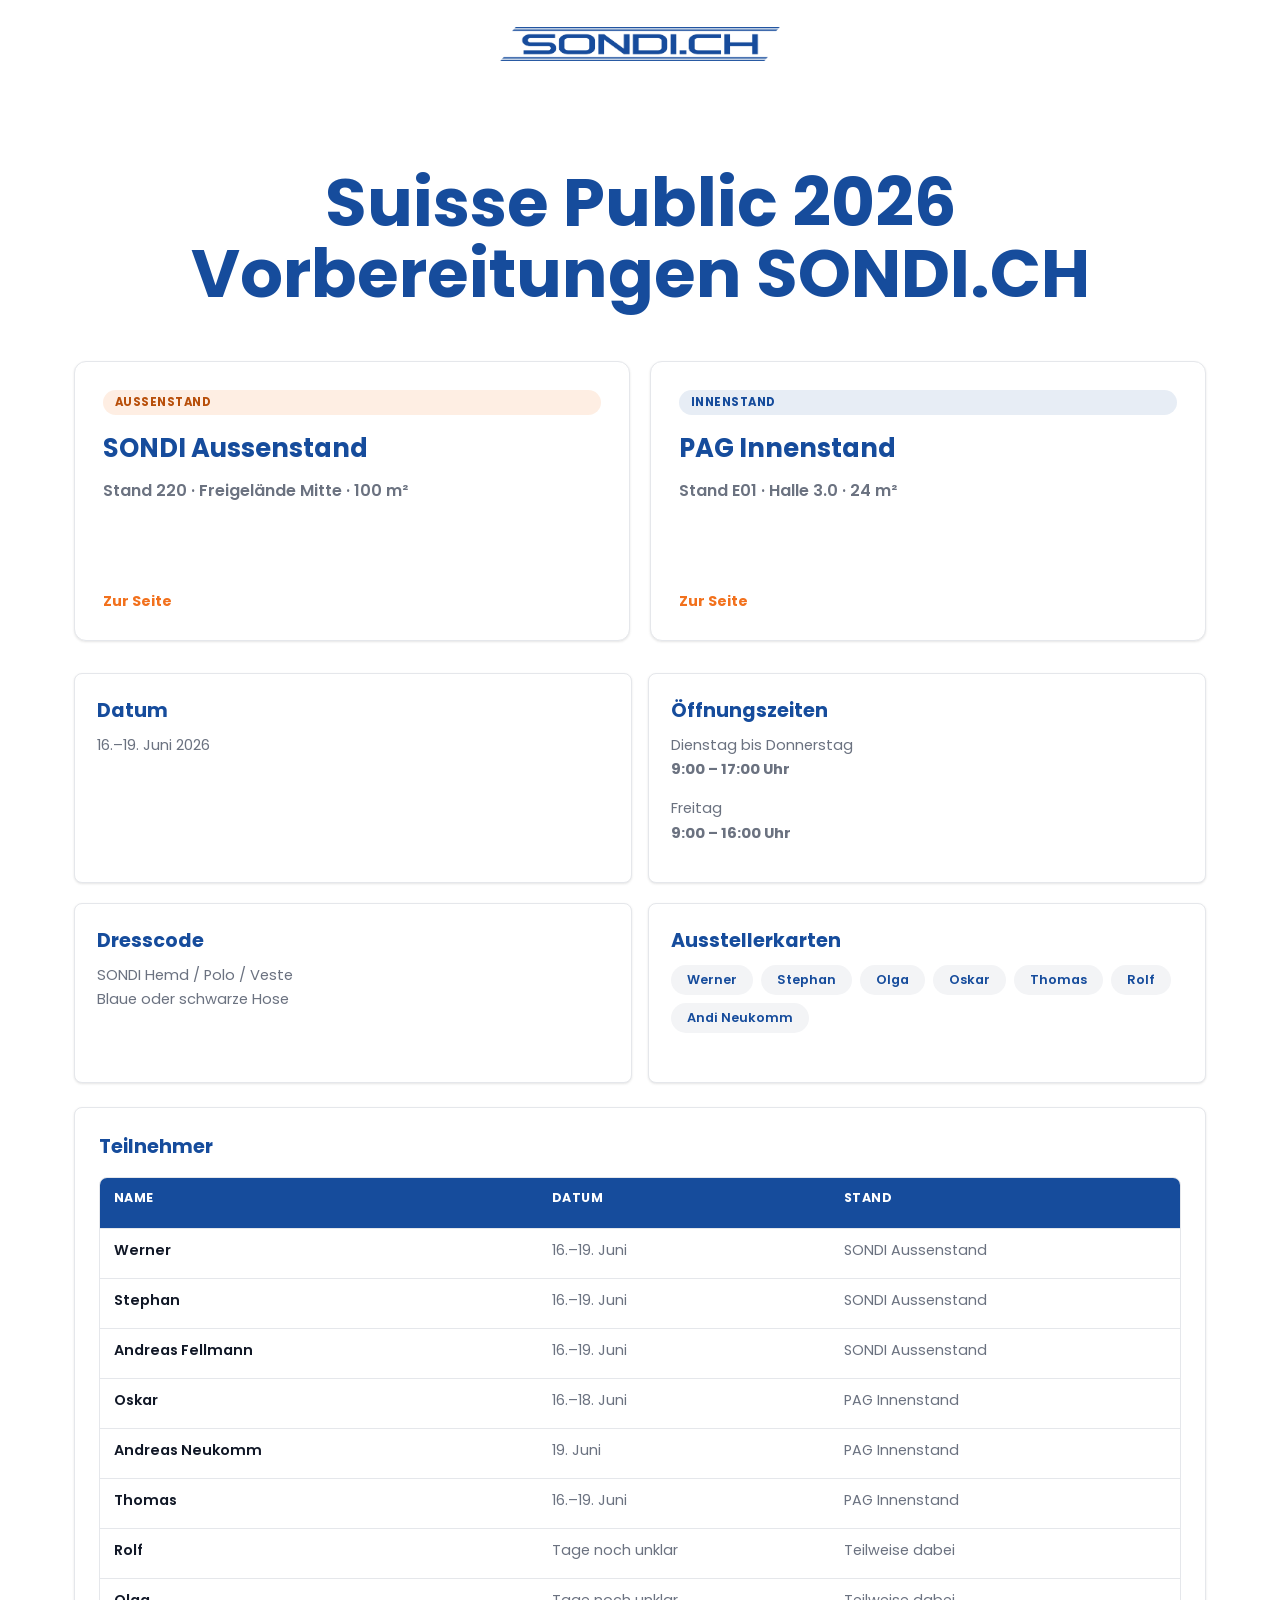
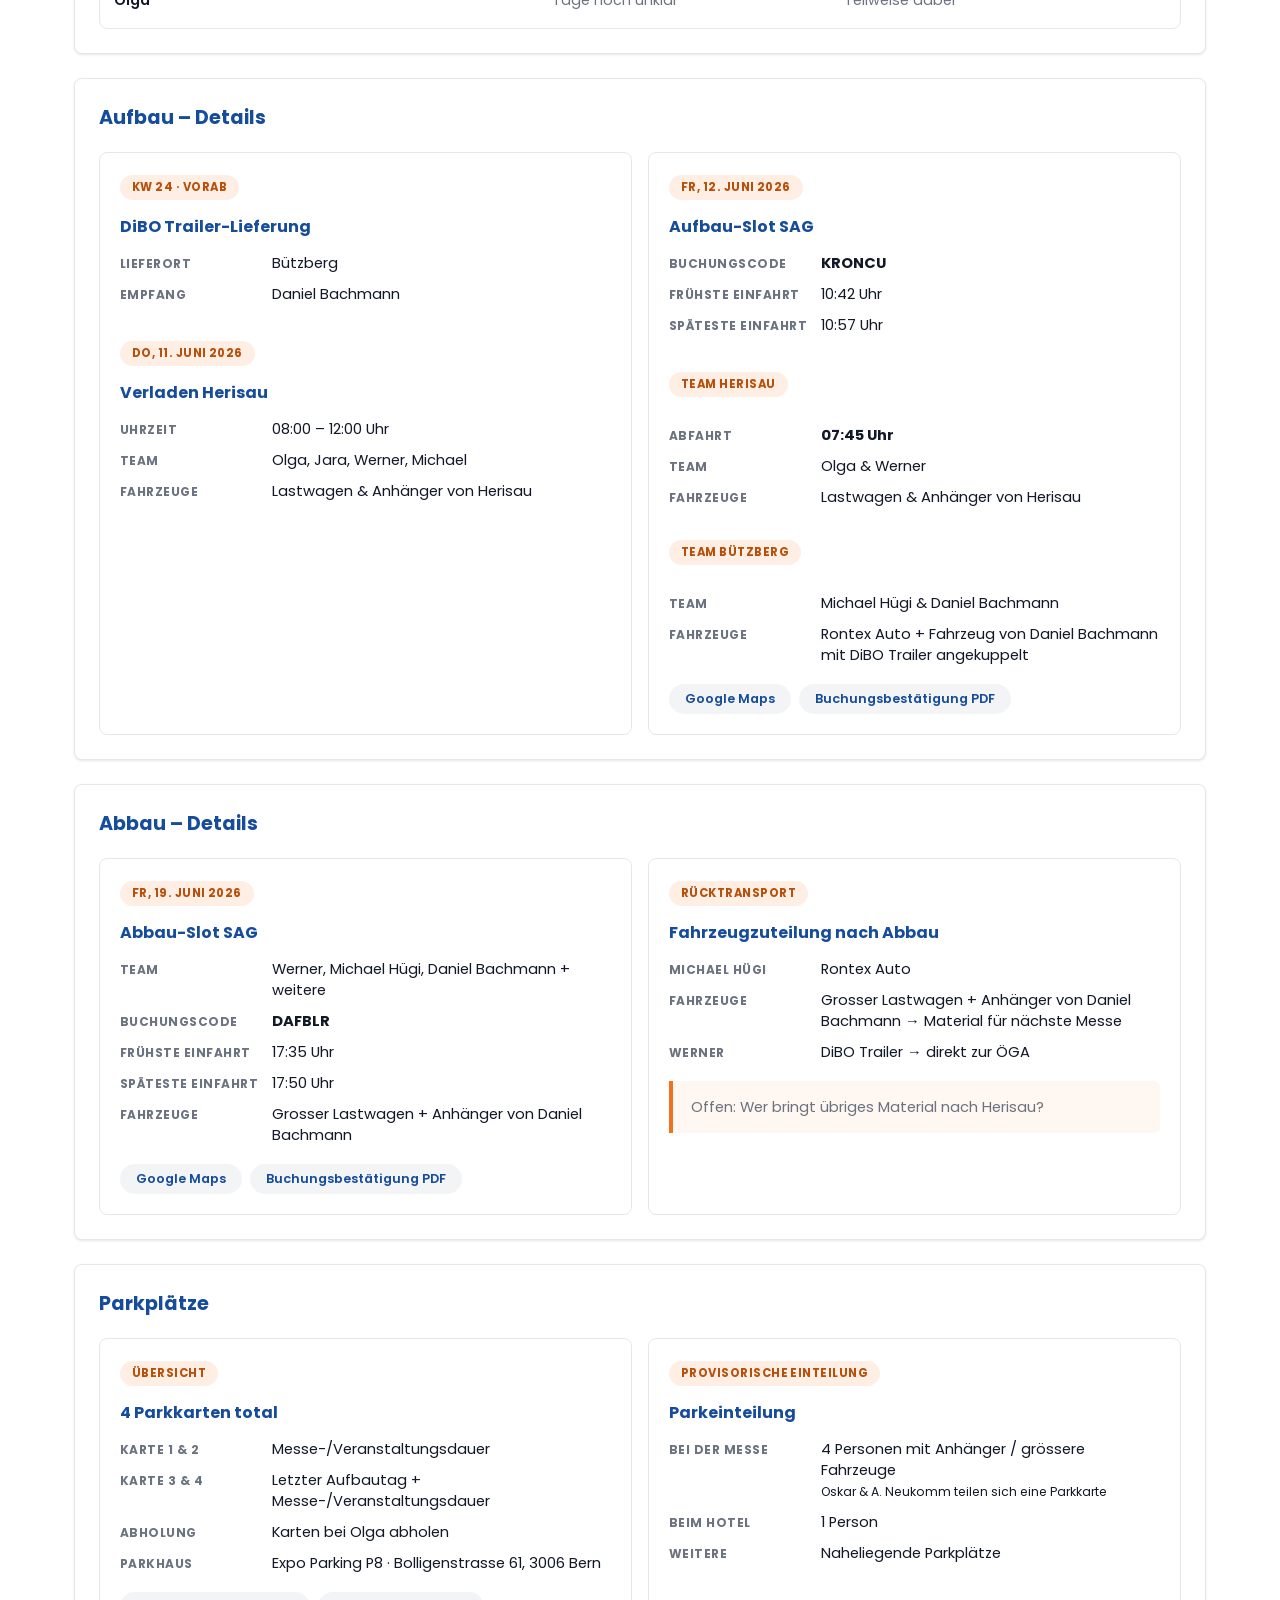
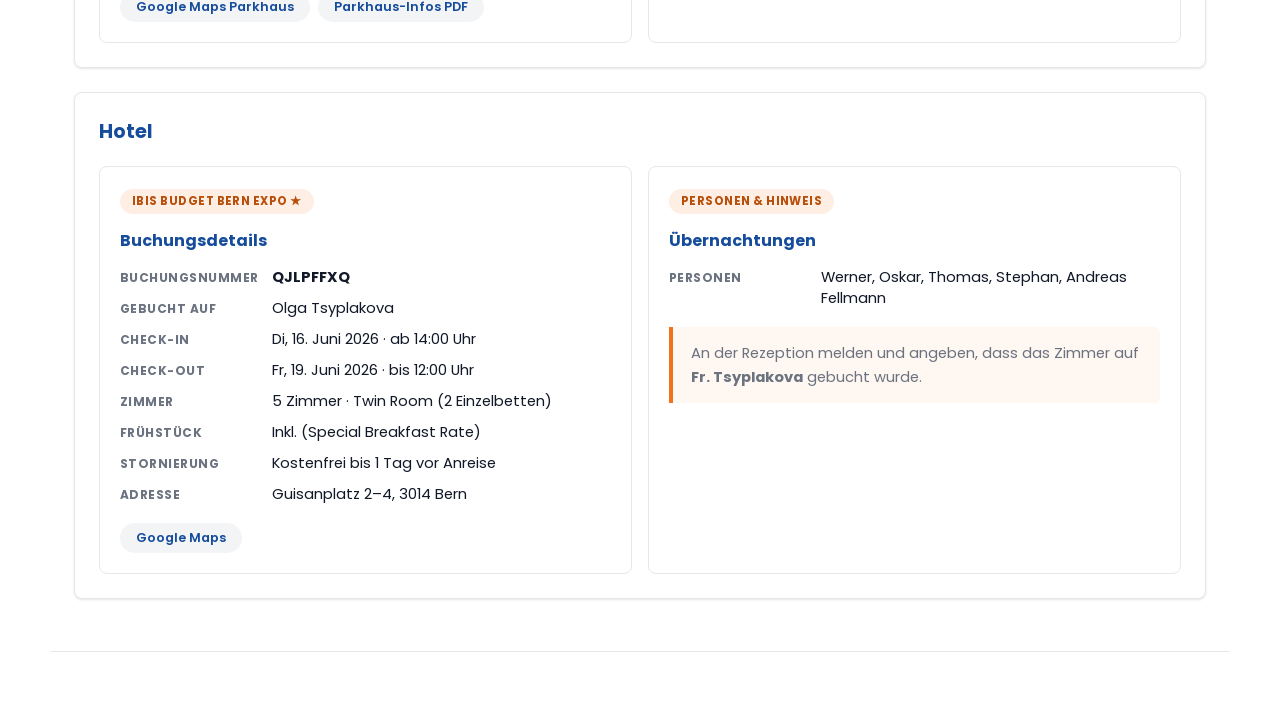
==== index.html @ 59995b6c "Add files via upload" ====
﻿<!doctype html>
<html lang="de">
  <head>
    <meta charset="utf-8">
    <meta name="viewport" content="width=device-width, initial-scale=1">
    <title>Suisse Public 2026 – Vorbereitungen SONDI.CH</title>
    <link rel="preconnect" href="https://fonts.googleapis.com">
    <link rel="preconnect" href="https://fonts.gstatic.com" crossorigin>
    <link href="https://fonts.googleapis.com/css2?family=Poppins:wght@400;500;600;700;800&display=swap" rel="stylesheet">
    <link rel="stylesheet" href="suisse-public-2026.css">
  </head>
  <body class="landing-page">
    <header class="topbar">
      <div class="topbar-inner">
        <a class="brand" href="suisse-public-2026.html" aria-label="SONDI.CH Startseite">
          <img src="Logo sondi.ch_RGB.jpg" alt="SONDI.CH Logo" onerror="this.parentElement.classList.add('logo-missing')">
          <span>SONDI.CH</span>
        </a>
      </div>
    </header>

    <main>
      <section class="landing-hero">
        <h1>Suisse Public 2026<br>Vorbereitungen SONDI.CH</h1>
      </section>

      <section class="stand-choice-grid" aria-label="Stand Auswahl">
        <a class="stand-choice" href="sondi-aussenstand.html">
          <span class="chip orange">Aussenstand</span>
          <h2>SONDI Aussenstand</h2>
          <p>Stand 220 · Freigelände Mitte · 100 m²</p>
          <strong>Zur Seite</strong>
        </a>

        <a class="stand-choice" href="pag-innenstand.html">
          <span class="chip blue">Innenstand</span>
          <h2>PAG Innenstand</h2>
          <p>Stand E01 · Halle 3.0 · 24 m²</p>
          <strong>Zur Seite</strong>
        </a>
      </section>

      <!-- ── Gemeinsame Infos ─────────────────────────── -->

      <section class="quick-grid two-col-grid" style="margin-top: 32px;" aria-label="Messe-Infos">
        <article>
          <h2>Datum</h2>
          <p>16.–19. Juni 2026</p>
        </article>
        <article>
          <h2>Öffnungszeiten</h2>
          <p>Dienstag bis Donnerstag<br><strong>9:00 – 17:00 Uhr</strong></p>
          <p>Freitag<br><strong>9:00 – 16:00 Uhr</strong></p>
        </article>
      </section>

      <section class="quick-grid two-col-grid" aria-label="Dresscode und Ausstellerkarten">
        <article>
          <h2>Dresscode</h2>
          <p>SONDI Hemd / Polo / Veste<br>Blaue oder schwarze Hose</p>
        </article>
        <article>
          <h2>Ausstellerkarten</h2>
          <div class="map-links" style="margin-top: 10px;">
            <a href="Eintrittskarte_Werner.pdf" target="_blank" rel="noreferrer">Werner</a>
            <a href="Eintrittskarte_Stephan.pdf" target="_blank" rel="noreferrer">Stephan</a>
            <a href="Eintrittskarte_Olga.pdf" target="_blank" rel="noreferrer">Olga</a>
            <a href="Eintrittskarte_Oskar.pdf" target="_blank" rel="noreferrer">Oskar</a>
            <a href="Eintrittskarte_Thomas.pdf" target="_blank" rel="noreferrer">Thomas</a>
            <a href="Eintrittskarte_Rolf.pdf" target="_blank" rel="noreferrer">Rolf</a>
            <a href="Eintrittskarte_Andi%20Neukomm.pdf" target="_blank" rel="noreferrer">Andi Neukomm</a>
          </div>
        </article>
      </section>

      <section class="table-section" id="teilnehmer">
        <div class="section-head compact">
          <h2>Teilnehmer</h2>
        </div>
        <div class="data-table teilnehmer-table" role="table" aria-label="Teilnehmer">
          <div class="table-head" role="row">
            <span role="columnheader">Name</span>
            <span role="columnheader">Datum</span>
            <span role="columnheader">Stand</span>
          </div>
          <div role="row"><span>Werner</span><span>16.–19. Juni</span><span>SONDI Aussenstand</span></div>
          <div role="row"><span>Stephan</span><span>16.–19. Juni</span><span>SONDI Aussenstand</span></div>
          <div role="row"><span>Andreas Fellmann</span><span>16.–19. Juni</span><span>SONDI Aussenstand</span></div>
          <div role="row"><span>Oskar</span><span>16.–18. Juni</span><span>PAG Innenstand</span></div>
          <div role="row"><span>Andreas Neukomm</span><span>19. Juni</span><span>PAG Innenstand</span></div>
          <div role="row"><span>Thomas</span><span>16.–19. Juni</span><span>PAG Innenstand</span></div>
          <div role="row"><span>Rolf</span><span>Tage noch unklar</span><span>Teilweise dabei</span></div>
          <div role="row"><span>Olga</span><span>Tage noch unklar</span><span>Teilweise dabei</span></div>
        </div>
      </section>

      <section class="info-band aufbau-detail" id="aufbau">
        <div class="section-head compact">
          <h2>Aufbau – Details</h2>
        </div>
        <div class="split-grid">
          <article>
            <span class="chip orange">KW 24 · Vorab</span>
            <h3>DiBO Trailer-Lieferung</h3>
            <div class="kv-list">
              <div class="kv-row">
                <span class="kv-key">Lieferort</span>
                <span>Bützberg</span>
              </div>
              <div class="kv-row">
                <span class="kv-key">Empfang</span>
                <span>Daniel Bachmann</span>
              </div>
            </div>
            <span class="chip orange" style="margin-top:18px;display:inline-block;">Do, 11. Juni 2026</span>
            <h3>Verladen Herisau</h3>
            <div class="kv-list">
              <div class="kv-row">
                <span class="kv-key">Uhrzeit</span>
                <span>08:00 – 12:00 Uhr</span>
              </div>
              <div class="kv-row">
                <span class="kv-key">Team</span>
                <span>Olga, Jara, Werner, Michael</span>
              </div>
              <div class="kv-row">
                <span class="kv-key">Fahrzeuge</span>
                <span>Lastwagen &amp; Anhänger von Herisau</span>
              </div>
            </div>
          </article>
          <article>
            <span class="chip orange">Fr, 12. Juni 2026</span>
            <h3>Aufbau-Slot SAG</h3>
            <div class="kv-list">
              <div class="kv-row">
                <span class="kv-key">Buchungscode</span>
                <strong>KRONCU</strong>
              </div>
              <div class="kv-row">
                <span class="kv-key">Frühste Einfahrt</span>
                <span>10:42 Uhr</span>
              </div>
              <div class="kv-row">
                <span class="kv-key">Späteste Einfahrt</span>
                <span>10:57 Uhr</span>
              </div>
            </div>
            <span class="chip orange" style="margin-top:18px;display:inline-block;">Team Herisau</span>
            <div class="kv-list">
              <div class="kv-row">
                <span class="kv-key">Abfahrt</span>
                <strong>07:45 Uhr</strong>
              </div>
              <div class="kv-row">
                <span class="kv-key">Team</span>
                <span>Olga &amp; Werner</span>
              </div>
              <div class="kv-row">
                <span class="kv-key">Fahrzeuge</span>
                <span>Lastwagen &amp; Anhänger von Herisau</span>
              </div>
            </div>
            <span class="chip orange" style="margin-top:14px;display:inline-block;">Team Bützberg</span>
            <div class="kv-list">
              <div class="kv-row">
                <span class="kv-key">Team</span>
                <span>Michael Hügi &amp; Daniel Bachmann</span>
              </div>
              <div class="kv-row">
                <span class="kv-key">Fahrzeuge</span>
                <span>Rontex Auto + Fahrzeug von Daniel Bachmann mit DiBO Trailer angekuppelt</span>
              </div>
            </div>
            <div class="map-links">
              <a href="https://www.google.com/maps/place/46.95944100,7.46877100" target="_blank" rel="noreferrer">Google Maps</a>
              <a href="Buchungsbest%C3%A4tigung_Suisse%20Public%202026KRONCU.pdf" target="_blank" rel="noreferrer">Buchungsbestätigung PDF</a>
            </div>
          </article>
        </div>
      </section>

      <section class="info-band" id="abbau">
        <div class="section-head compact">
          <h2>Abbau – Details</h2>
        </div>
        <div class="split-grid">
          <article>
            <span class="chip orange">Fr, 19. Juni 2026</span>
            <h3>Abbau-Slot SAG</h3>
            <div class="kv-list">
              <div class="kv-row">
                <span class="kv-key">Team</span>
                <span>Werner, Michael Hügi, Daniel Bachmann + weitere</span>
              </div>
              <div class="kv-row">
                <span class="kv-key">Buchungscode</span>
                <strong>DAFBLR</strong>
              </div>
              <div class="kv-row">
                <span class="kv-key">Frühste Einfahrt</span>
                <span>17:35 Uhr</span>
              </div>
              <div class="kv-row">
                <span class="kv-key">Späteste Einfahrt</span>
                <span>17:50 Uhr</span>
              </div>
              <div class="kv-row">
                <span class="kv-key">Fahrzeuge</span>
                <span>Grosser Lastwagen + Anhänger von Daniel Bachmann</span>
              </div>
            </div>
            <div class="map-links">
              <a href="https://www.google.com/maps/place/46.95944100,7.46877100" target="_blank" rel="noreferrer">Google Maps</a>
              <a href="Buchungsbest%C3%A4tigung_Suisse%20Public%202026DAFBLR.pdf" target="_blank" rel="noreferrer">Buchungsbestätigung PDF</a>
            </div>
          </article>
          <article>
            <span class="chip orange">Rücktransport</span>
            <h3>Fahrzeugzuteilung nach Abbau</h3>
            <div class="kv-list">
              <div class="kv-row">
                <span class="kv-key">Michael Hügi</span>
                <span>Rontex Auto</span>
              </div>
              <div class="kv-row">
                <span class="kv-key">Fahrzeuge</span>
                <span>Grosser Lastwagen + Anhänger von Daniel Bachmann → Material für nächste Messe</span>
              </div>
              <div class="kv-row">
                <span class="kv-key">Werner</span>
                <span>DiBO Trailer → direkt zur ÖGA</span>
              </div>
            </div>
            <div class="notice" style="margin-top:14px;">
              Offen: Wer bringt übriges Material nach Herisau?
            </div>
          </article>
        </div>
      </section>

      <section class="info-band" id="parkplaetze">
        <div class="section-head compact">
          <h2>Parkplätze</h2>
        </div>
        <div class="split-grid">
          <article>
            <span class="chip orange">Übersicht</span>
            <h3>4 Parkkarten total</h3>
            <div class="kv-list">
              <div class="kv-row">
                <span class="kv-key">Karte 1 &amp; 2</span>
                <span>Messe-/Veranstaltungsdauer</span>
              </div>
              <div class="kv-row">
                <span class="kv-key">Karte 3 &amp; 4</span>
                <span>Letzter Aufbautag + Messe-/Veranstaltungsdauer</span>
              </div>
              <div class="kv-row">
                <span class="kv-key">Abholung</span>
                <span>Karten bei Olga abholen</span>
              </div>
              <div class="kv-row">
                <span class="kv-key">Parkhaus</span>
                <span>Expo Parking P8 · Bolligenstrasse 61, 3006 Bern</span>
              </div>
            </div>
            <div class="map-links">
              <a href="https://www.google.com/maps/place/46.95705,7.46797" target="_blank" rel="noreferrer">Google Maps Parkhaus</a>
              <a href="doc08592920260603114715.pdf" target="_blank" rel="noreferrer">Parkhaus-Infos PDF</a>
            </div>
          </article>
          <article>
            <span class="chip orange">Provisorische Einteilung</span>
            <h3>Parkeinteilung</h3>
            <div class="kv-list">
              <div class="kv-row">
                <span class="kv-key">Bei der Messe</span>
                <span>4 Personen mit Anhänger / grössere Fahrzeuge<br><small>Oskar &amp; A. Neukomm teilen sich eine Parkkarte</small></span>
              </div>
              <div class="kv-row">
                <span class="kv-key">Beim Hotel</span>
                <span>1 Person</span>
              </div>
              <div class="kv-row">
                <span class="kv-key">Weitere</span>
                <span>Naheliegende Parkplätze</span>
              </div>
            </div>
          </article>
        </div>
      </section>

      <section class="info-band" id="hotel">
        <div class="section-head compact">
          <h2>Hotel</h2>
        </div>
        <div class="split-grid">
          <article>
            <span class="chip orange">ibis budget Bern Expo ★</span>
            <h3>Buchungsdetails</h3>
            <div class="kv-list">
              <div class="kv-row">
                <span class="kv-key">Buchungsnummer</span>
                <strong>QJLPFFXQ</strong>
              </div>
              <div class="kv-row">
                <span class="kv-key">Gebucht auf</span>
                <span>Olga Tsyplakova</span>
              </div>
              <div class="kv-row">
                <span class="kv-key">Check-in</span>
                <span>Di, 16. Juni 2026 · ab 14:00 Uhr</span>
              </div>
              <div class="kv-row">
                <span class="kv-key">Check-out</span>
                <span>Fr, 19. Juni 2026 · bis 12:00 Uhr</span>
              </div>
              <div class="kv-row">
                <span class="kv-key">Zimmer</span>
                <span>5 Zimmer · Twin Room (2 Einzelbetten)</span>
              </div>
              <div class="kv-row">
                <span class="kv-key">Frühstück</span>
                <span>Inkl. (Special Breakfast Rate)</span>
              </div>
              <div class="kv-row">
                <span class="kv-key">Stornierung</span>
                <span>Kostenfrei bis 1 Tag vor Anreise</span>
              </div>
              <div class="kv-row">
                <span class="kv-key">Adresse</span>
                <span>Guisanplatz 2–4, 3014 Bern</span>
              </div>
            </div>
            <div class="map-links">
              <a href="https://www.google.com/maps/search/Guisanplatz+2+3014+Bern" target="_blank" rel="noreferrer">Google Maps</a>
            </div>
          </article>
          <article>
            <span class="chip orange">Personen &amp; Hinweis</span>
            <h3>Übernachtungen</h3>
            <div class="kv-list">
              <div class="kv-row">
                <span class="kv-key">Personen</span>
                <span>Werner, Oskar, Thomas, Stephan, Andreas Fellmann</span>
              </div>
            </div>
            <div class="notice" style="margin-top: 16px;">
              An der Rezeption melden und angeben, dass das Zimmer auf <strong>Fr. Tsyplakova</strong> gebucht wurde.
            </div>
          </article>
        </div>
      </section>

    </main>

    <footer></footer>

    <script src="suisse-public-2026.js"></script>
  </body>
</html>
---- suisse-public-2026.css ----
:root {
  --orange: #f2711d;
  --blue: #164c9c;
  --blue-light: rgba(22, 76, 156, 0.08);
  --gray: #6b7280;
  --light: #f8fafc;
  --ink: #111827;
  --white: #ffffff;
  --line: #e5e7eb;
  --surface: #f3f4f6;
  --shadow-sm: 0 1px 3px rgba(0, 0, 0, 0.07), 0 1px 2px rgba(0, 0, 0, 0.04);
  --shadow: 0 4px 20px rgba(0, 0, 0, 0.07);
  --radius: 8px;
  --radius-sm: 6px;
  --radius-lg: 12px;
  --radius-pill: 999px;
  --transition: 150ms ease;
}

* {
  box-sizing: border-box;
}

html {
  scroll-behavior: smooth;
}

body {
  margin: 0;
  font-family: "Poppins", Arial, sans-serif;
  color: var(--ink);
  background: var(--light);
  -webkit-font-smoothing: antialiased;
}

a {
  color: var(--blue);
  font-weight: 600;
  text-decoration: none;
  transition: color var(--transition);
}

a:hover {
  color: var(--orange);
}

/* ── Topbar ─────────────────────────────────────────── */

.topbar {
  background: var(--white);
  border-bottom: 1px solid var(--line);
  position: sticky;
  top: 0;
  z-index: 10;
  box-shadow: var(--shadow-sm);
}

.topbar-inner {
  align-items: center;
  display: flex;
  gap: 24px;
  justify-content: space-between;
  margin: 0 auto;
  max-width: 1180px;
  min-height: 72px;
  padding: 14px 24px;
}

.brand {
  align-items: center;
  color: var(--blue);
  display: flex;
  min-width: 160px;
  text-decoration: none;
}

.brand img {
  display: block;
  max-height: 48px;
  max-width: 280px;
  object-fit: contain;
  width: min(280px, 40vw);
}

.brand span {
  color: var(--blue);
  display: none;
  font-size: 1.75rem;
  font-weight: 800;
}

.brand.logo-missing img {
  display: none;
}

.brand.logo-missing span {
  display: inline-block;
}

nav {
  display: flex;
  flex-wrap: wrap;
  gap: 4px;
  justify-content: flex-end;
}

nav a {
  border-radius: var(--radius-sm);
  color: var(--gray);
  font-size: 0.875rem;
  font-weight: 600;
  padding: 8px 14px;
  transition: background var(--transition), color var(--transition);
}

nav a:hover {
  background: var(--surface);
  color: var(--ink);
}

/* ── Landing Page ────────────────────────────────────── */

.landing-page {
  background: var(--white);
}

.landing-page .topbar {
  background: var(--white);
  border-bottom: none;
  box-shadow: none;
}

.landing-page .topbar-inner {
  justify-content: center;
  min-height: 88px;
}

.landing-page .brand img {
  max-height: 60px;
  width: min(320px, 55vw);
}

.landing-page main {
  min-height: calc(100vh - 160px);
}

.landing-hero {
  padding: 52px 0 20px;
  text-align: center;
}

.landing-hero h1 {
  margin-bottom: 12px;
}

.landing-hero .lead {
  margin: 0 auto;
}

.stand-choice-grid {
  display: grid;
  gap: 20px;
  grid-template-columns: repeat(2, minmax(0, 1fr));
  margin-top: 20px;
}

.stand-choice {
  background: var(--white);
  border: 1px solid var(--line);
  border-radius: var(--radius-lg);
  box-shadow: var(--shadow-sm);
  color: var(--ink);
  display: flex;
  flex-direction: column;
  min-height: 280px;
  padding: 28px;
  text-decoration: none;
  transition: box-shadow var(--transition), transform var(--transition), border-color var(--transition);
}

.stand-choice:hover {
  border-color: var(--orange);
  box-shadow: var(--shadow);
  color: var(--ink);
  transform: translateY(-2px);
}

.stand-choice h2 {
  color: var(--blue);
  font-size: 1.6rem;
  margin-bottom: 10px;
}

.stand-choice p {
  color: var(--gray);
  line-height: 1.65;
}

.stand-choice strong {
  color: var(--orange);
  margin-top: auto;
  font-size: 0.9rem;
}


/* ── Main Layout ─────────────────────────────────────── */

main {
  margin: 0 auto;
  max-width: 1180px;
  padding: 28px 24px 52px;
}

.page-title {
  align-items: end;
  display: grid;
  gap: 18px;
  grid-template-columns: minmax(0, 1fr) 300px;
  margin-bottom: 22px;
}

.page-title h1 {
  margin-bottom: 0;
}

/* ── Progress Card ───────────────────────────────────── */

.progress-card {
  background: var(--blue);
  border-radius: var(--radius);
  color: var(--white);
  padding: 20px;
}

.progress-card > span {
  color: rgba(255, 255, 255, 0.7);
  display: block;
  font-size: 0.75rem;
  font-weight: 700;
  margin-bottom: 4px;
  text-transform: uppercase;
  letter-spacing: 0.05em;
}

.progress-card strong {
  display: block;
  font-size: 1.25rem;
  margin-bottom: 10px;
}

/* ── Hero ────────────────────────────────────────────── */

.hero {
  align-items: stretch;
  background: var(--white);
  border: 1px solid var(--line);
  border-radius: var(--radius-lg);
  box-shadow: var(--shadow);
  display: grid;
  gap: 0;
  grid-template-columns: minmax(0, 1fr) 340px;
  min-height: 300px;
  overflow: hidden;
}

.hero-copy {
  padding: 40px 44px 36px;
}

.eyebrow {
  color: var(--orange);
  font-size: 0.75rem;
  font-weight: 700;
  letter-spacing: 0.06em;
  margin: 0 0 8px;
  text-transform: uppercase;
}

h1,
h2,
h3,
p {
  margin-top: 0;
}

h1 {
  color: var(--blue);
  font-size: clamp(2rem, 5.5vw, 4.2rem);
  line-height: 1.05;
  margin-bottom: 16px;
}

.lead {
  color: var(--gray);
  font-size: 1.05rem;
  line-height: 1.7;
  max-width: 580px;
}

.hero-actions {
  display: flex;
  flex-wrap: wrap;
  gap: 10px;
  margin-top: 24px;
}

/* ── Buttons ─────────────────────────────────────────── */

.primary-action,
.secondary-action,
button,
.fact-link a {
  align-items: center;
  background: var(--blue);
  border: none;
  border-radius: var(--radius-sm);
  color: var(--white);
  cursor: pointer;
  display: inline-flex;
  font: inherit;
  font-size: 0.875rem;
  font-weight: 600;
  justify-content: center;
  min-height: 40px;
  padding: 9px 18px;
  transition: background var(--transition), transform var(--transition), box-shadow var(--transition);
}

.primary-action:hover,
.secondary-action:hover,
button:hover,
.fact-link a:hover {
  background: var(--orange);
  color: var(--white);
  box-shadow: 0 4px 12px rgba(242, 113, 29, 0.3);
}

.secondary-action {
  background: var(--surface);
  color: var(--ink);
}

.secondary-action:hover {
  background: var(--orange);
  color: var(--white);
}

/* ── Status Panel ────────────────────────────────────── */

.status-panel {
  background: var(--blue);
  border-radius: 0 var(--radius-lg) var(--radius-lg) 0;
  color: var(--white);
  display: flex;
  flex-direction: column;
  gap: 20px;
  justify-content: center;
  padding: 32px;
}

.label {
  color: rgba(255, 255, 255, 0.65);
  display: block;
  font-size: 0.72rem;
  font-weight: 700;
  letter-radius: 0.05em;
  margin-bottom: 4px;
  text-transform: uppercase;
}

.status-panel strong {
  display: block;
  font-size: 1.1rem;
  line-height: 1.3;
}

.progress-track {
  background: rgba(255, 255, 255, 0.2);
  border-radius: var(--radius-pill);
  height: 6px;
  overflow: hidden;
}

.progress-track span {
  background: var(--orange);
  border-radius: var(--radius-pill);
  display: block;
  height: 100%;
  transition: width 0.6s ease;
  width: 0;
}

/* ── Grids ───────────────────────────────────────────── */

.quick-grid,
.facts-grid,
.pdf-grid,
.checklist-grid,
.timeline-grid,
.machine-grid,
.risk-grid {
  display: grid;
  gap: 16px;
  margin-top: 20px;
}

.quick-grid {
  grid-template-columns: repeat(4, minmax(0, 1fr));
}

.two-col-grid {
  grid-template-columns: repeat(2, minmax(0, 1fr));
}

.facts-grid {
  display: grid;
  gap: 12px;
  grid-template-columns: repeat(6, minmax(0, 1fr));
  margin-top: 0;
}

/* ── Cards ───────────────────────────────────────────── */

.quick-grid article,
.facts-grid article,
.pdf-grid article,
.checklist-card,
.notes-section,
.team-layout,
.info-band,
.machine-section,
.open-points,
.table-section,
.timeline-grid article,
.risk {
  background: var(--white);
  border: 1px solid var(--line);
  border-radius: var(--radius);
  box-shadow: var(--shadow-sm);
}

.quick-grid article,
.pdf-grid article {
  min-height: 180px;
  padding: 22px;
  transition: box-shadow var(--transition), transform var(--transition);
}

.quick-grid article:hover {
  box-shadow: var(--shadow);
  transform: translateY(-1px);
}

.facts-grid article {
  min-height: 130px;
  padding: 20px;
}

.facts-grid h2 {
  color: var(--blue);
  font-size: 0.95rem;
  margin-bottom: 8px;
}

.facts-grid p {
  color: var(--gray);
  font-size: 0.9rem;
  line-height: 1.55;
  margin-bottom: 0;
}

.fact-link a {
  display: inline-flex;
  align-items: center;
  font-weight: 600;
  min-height: 36px;
  padding: 7px 14px;
  font-size: 0.85rem;
}

/* ── PDF Grid ────────────────────────────────────────── */

.pdf-grid {
  grid-template-columns: repeat(2, minmax(0, 1fr));
}

.pdf-grid article {
  align-items: flex-start;
  display: flex;
  flex-direction: column;
  justify-content: space-between;
}

/* ── Chips / Badges ──────────────────────────────────── */

.chip {
  border-radius: var(--radius-pill);
  display: inline-block;
  font-size: 0.72rem;
  font-weight: 700;
  letter-spacing: 0.04em;
  margin-bottom: 14px;
  padding: 4px 12px;
  text-transform: uppercase;
}

.chip.blue {
  background: rgba(22, 76, 156, 0.1);
  color: var(--blue);
}

.chip.orange {
  background: rgba(242, 113, 29, 0.12);
  color: #b84f0a;
}

.chip.gray {
  background: var(--surface);
  color: var(--gray);
}

/* ── Headings in cards ───────────────────────────────── */

.quick-grid h2,
.section-head h2 {
  color: var(--blue);
  font-size: 1.2rem;
  margin-bottom: 8px;
}

.quick-grid p,
.pdf-grid p,
.split-grid p,
.team-grid p,
.machine-grid p,
.notice,
.risk p {
  color: var(--gray);
  font-size: 0.92rem;
  line-height: 1.65;
}

/* ── Section Head ────────────────────────────────────── */

.section-head {
  margin: 44px 0 16px;
}

.section-head.compact {
  margin: 0 0 16px;
}

/* ── Checklist ───────────────────────────────────────── */

.checklist-grid {
  grid-template-columns: repeat(2, minmax(0, 1fr));
}

.checklist-card {
  padding: 22px;
}

.card-title {
  align-items: center;
  border-bottom: 1px solid var(--line);
  display: flex;
  gap: 12px;
  justify-content: space-between;
  margin-bottom: 12px;
  padding-bottom: 12px;
}

.card-title h3 {
  color: var(--blue);
  font-size: 1.05rem;
  margin-bottom: 0;
}

.count {
  color: var(--orange);
  font-weight: 700;
  font-size: 0.875rem;
}

label {
  align-items: flex-start;
  color: var(--gray);
  display: flex;
  gap: 10px;
  line-height: 1.45;
  margin: 11px 0;
}

input[type="checkbox"] {
  accent-color: var(--orange);
  border-radius: 4px;
  flex: 0 0 auto;
  height: 18px;
  margin-top: 2px;
  width: 18px;
}

label:has(input:checked) {
  color: var(--ink);
  font-weight: 500;
}

/* ── Info Band / Sections ────────────────────────────── */

.info-band,
.machine-section,
.open-points,
.table-section {
  margin-top: 24px;
  padding: 24px;
}

/* ── Pill List ───────────────────────────────────────── */

.pill-list {
  display: flex;
  flex-wrap: wrap;
  gap: 8px;
}

.pill-list span,
.machine-brand,
.risk span {
  background: var(--blue-light);
  border-radius: var(--radius-pill);
  color: var(--blue);
  display: inline-block;
  font-size: 0.75rem;
  font-weight: 700;
  letter-spacing: 0.03em;
  padding: 4px 12px;
  text-transform: uppercase;
}

/* ── Split / Team Grids ──────────────────────────────── */

.split-grid,
.team-grid {
  display: grid;
  gap: 16px;
  grid-template-columns: repeat(2, minmax(0, 1fr));
  margin-top: 20px;
}

.three-columns {
  grid-template-columns: repeat(3, minmax(0, 1fr));
}

.split-grid article,
.team-grid article {
  border: 1px solid var(--line);
  border-radius: var(--radius);
  padding: 20px;
}

.split-grid h3,
.team-grid h3,
.timeline-grid h2,
.machine-grid h3,
.risk h3 {
  color: var(--blue);
  font-size: 1rem;
  margin-bottom: 8px;
}

ul {
  color: var(--gray);
  line-height: 1.6;
  margin: 0;
  padding-left: 18px;
}

li + li {
  margin-top: 6px;
}

.name-list {
  color: var(--ink);
  font-weight: 600;
}

/* ── Timeline ────────────────────────────────────────── */

.timeline-grid {
  grid-template-columns: repeat(3, minmax(0, 1fr));
}

.timeline-grid article,
.risk {
  padding: 22px;
}

/* ── Machine Grid ────────────────────────────────────── */

.machine-grid {
  grid-template-columns: repeat(4, minmax(0, 1fr));
}

.machine-grid article {
  border: 1px solid var(--line);
  border-radius: var(--radius);
  min-height: 160px;
  padding: 18px;
}

.machine-brand {
  background: rgba(242, 113, 29, 0.1);
  border-radius: var(--radius-pill);
  color: #b84f0a;
  margin-bottom: 12px;
}

/* ── Notice ──────────────────────────────────────────── */

.notice {
  background: rgba(242, 113, 29, 0.06);
  border-left: 4px solid var(--orange);
  border-radius: 0 var(--radius-sm) var(--radius-sm) 0;
  margin-top: 16px;
  padding: 14px 18px;
}

/* ── Risk Grid ───────────────────────────────────────── */

.risk-grid {
  grid-template-columns: repeat(3, minmax(0, 1fr));
}

.risk.high {
  border-top: 4px solid var(--orange);
}

.risk.medium {
  border-top: 4px solid var(--blue);
}

.risk.low {
  border-top: 4px solid var(--gray);
}

/* ── Key-Value List (Aufbau Detail) ──────────────────── */

.kv-list {
  display: flex;
  flex-direction: column;
  gap: 10px;
  margin: 14px 0 18px;
}

.kv-row {
  align-items: baseline;
  display: flex;
  gap: 12px;
  font-size: 0.92rem;
}

.kv-key {
  color: var(--gray);
  font-size: 0.75rem;
  font-weight: 700;
  letter-spacing: 0.04em;
  min-width: 140px;
  text-transform: uppercase;
}

.map-links {
  display: flex;
  flex-wrap: wrap;
  gap: 8px;
  margin-top: 18px;
}

.map-links a {
  background: var(--surface);
  border-radius: var(--radius-pill);
  color: var(--blue);
  font-size: 0.8rem;
  font-weight: 600;
  padding: 6px 16px;
  transition: background var(--transition), color var(--transition);
}

.map-links a:hover {
  background: var(--blue);
  color: var(--white);
}

/* ── Team / Notes ────────────────────────────────────── */

.team-layout,
.notes-section {
  margin-top: 24px;
  padding: 24px;
}

/* ── Tables ──────────────────────────────────────────── */

.schedule-table {
  border: 1px solid var(--line);
  border-radius: var(--radius);
  overflow: hidden;
}

.schedule-table > div {
  display: grid;
  grid-template-columns: 1.2fr 0.9fr 1.2fr 1.5fr;
}

.schedule-table span {
  border-top: 1px solid var(--line);
  color: var(--gray);
  font-size: 0.9rem;
  min-height: 50px;
  padding: 13px 14px;
}

.schedule-table .table-head span {
  background: var(--blue);
  border-top: 0;
  color: var(--white);
  font-size: 0.8rem;
  font-weight: 700;
  letter-spacing: 0.03em;
  text-transform: uppercase;
}

[contenteditable="true"] {
  background: transparent;
  border-radius: 4px;
  outline: none;
  transition: box-shadow var(--transition), background var(--transition);
}

[contenteditable="true"]:focus {
  background: rgba(242, 113, 29, 0.04);
  box-shadow: inset 0 0 0 2px var(--orange);
}

.data-table {
  border: 1px solid var(--line);
  border-radius: var(--radius);
  overflow-x: auto;
}

.data-table > div {
  display: grid;
  min-width: 860px;
}

.machine-table > div,
.material-table > div {
  grid-template-columns: 0.75fr 2fr 1fr 1fr 2fr;
}

.teilnehmer-table > div {
  grid-template-columns: 1.5fr 1fr 1.2fr;
  min-width: 360px;
}

.teilnehmer-table span {
  min-height: 44px;
  padding: 8px 14px;
}

.pending-table > div {
  grid-template-columns: 0.75fr 2.5fr 1.2fr 1.2fr;
}

.data-table span {
  border-top: 1px solid var(--line);
  color: var(--gray);
  display: block;
  font-size: 0.9rem;
  min-height: 50px;
  padding: 11px 14px;
  transition: background var(--transition);
}

.data-table div:not(.table-head):hover span {
  background: var(--surface);
}

.machine-table span,
.material-table span,
.pending-table span {
  min-height: 44px;
  padding: 8px 12px;
}

.machine-table div:not(.table-head) span:first-child,
.material-table div:not(.table-head) span:first-child,
.pending-table div:not(.table-head) span:first-child {
  align-items: center;
  display: flex;
  justify-content: center;
}

.machine-table input[type="checkbox"],
.material-table input[type="checkbox"],
.pending-table input[type="checkbox"] {
  margin: 0;
}

.sub-row span {
  background: var(--surface);
  border-top-color: transparent;
}

.sub-row .sub-item {
  color: var(--gray);
  font-size: 0.875rem;
  padding-left: 32px;
  position: relative;
}

.sub-row .sub-item::before {
  color: var(--line);
  content: "↳";
  left: 14px;
  position: absolute;
}

.data-table .table-head span {
  background: var(--blue);
  border-top: 0;
  color: var(--white);
  font-size: 0.78rem;
  font-weight: 700;
  letter-spacing: 0.04em;
  text-transform: uppercase;
}

.data-table div:not(.table-head) span:first-child {
  color: var(--ink);
  font-weight: 600;
}



/* ── Textarea ────────────────────────────────────────── */

textarea {
  border: 1px solid var(--line);
  border-radius: var(--radius-sm);
  color: var(--ink);
  display: block;
  font: inherit;
  font-size: 0.95rem;
  min-height: 180px;
  padding: 14px;
  resize: vertical;
  transition: border-color var(--transition), box-shadow var(--transition);
  width: 100%;
}

textarea:focus {
  border-color: var(--orange);
  box-shadow: 0 0 0 3px rgba(242, 113, 29, 0.12);
  outline: none;
}

/* ── Note Actions ────────────────────────────────────── */

.note-actions {
  display: flex;
  flex-wrap: wrap;
  gap: 10px;
  justify-content: flex-end;
  margin-top: 14px;
}

/* ── Footer ──────────────────────────────────────────── */

footer {
  border-top: 1px solid var(--line);
  color: var(--gray);
  font-size: 0.8rem;
  margin: 0 auto;
  max-width: 1180px;
  padding: 20px 24px 32px;
}

/* ── Responsive ──────────────────────────────────────── */

@media (max-width: 940px) {
  .hero {
    grid-template-columns: 1fr;
  }

  .topbar-inner {
    align-items: flex-start;
    flex-direction: column;
  }

  nav {
    justify-content: flex-start;
  }

  .quick-grid,
  .facts-grid,
  .pdf-grid,
  .checklist-grid,
  .timeline-grid,
  .machine-grid,
  .risk-grid,
  .three-columns {
    grid-template-columns: repeat(2, minmax(0, 1fr));
  }

  .status-panel {
    border-radius: 0 0 var(--radius-lg) var(--radius-lg);
    display: grid;
    grid-template-columns: repeat(3, minmax(0, 1fr));
  }

  .page-title {
    grid-template-columns: 1fr;
  }

  .progress-track {
    grid-column: 1 / -1;
  }
}

@media (max-width: 680px) {
  .topbar-inner {
    min-height: auto;
    padding: 12px 16px;
  }

  main {
    padding: 16px 14px 36px;
  }

  .hero-copy,
  .status-panel,
  .quick-grid article,
  .facts-grid article,
  .pdf-grid article,
  .checklist-card,
  .team-layout,
  .notes-section,
  .info-band,
  .machine-section,
  .open-points,
  .timeline-grid article,
  .risk {
    padding: 18px;
  }

  .quick-grid,
  .two-col-grid,
  .facts-grid,
  .pdf-grid,
  .checklist-grid,
  .timeline-grid,
  .machine-grid,
  .risk-grid,
  .split-grid,
  .team-grid,
  .three-columns,
  .stand-choice-grid {
    grid-template-columns: 1fr;
  }

  .landing-hero {
    padding-top: 28px;
  }

  .stand-choice {
    min-height: 210px;
    padding: 20px;
  }

  .status-panel {
    grid-template-columns: 1fr;
  }

  .schedule-table,
  .schedule-table > div {
    display: block;
  }

  .schedule-table .table-head {
    display: none;
  }

  .schedule-table span {
    display: block;
    min-height: auto;
  }

  .schedule-table span:first-child {
    background: var(--blue-light);
    color: var(--blue);
    font-weight: 700;
  }

  .brand img {
    width: min(260px, 72vw);
  }

  /* Teilnehmer table: card layout */
  .teilnehmer-table {
    overflow-x: visible;
  }

  .teilnehmer-table > div {
    min-width: 0;
  }

  .teilnehmer-table .table-head {
    display: none;
  }

  .teilnehmer-table div:not(.table-head) {
    border-bottom: 1px solid var(--line);
    display: block;
    padding: 10px 14px;
  }

  .teilnehmer-table div:not(.table-head) span {
    border-top: none;
    display: block;
    min-height: 0;
    padding: 2px 0;
  }

  .teilnehmer-table div:not(.table-head) span:nth-child(1) {
    color: var(--ink);
    font-size: 0.9rem;
    font-weight: 600;
    padding-bottom: 2px;
  }

  .teilnehmer-table div:not(.table-head) span:nth-child(2) {
    color: var(--gray);
    font-size: 0.78rem;
  }

  .teilnehmer-table div:not(.table-head) span:nth-child(3) {
    color: var(--gray);
    font-size: 0.75rem;
    padding-bottom: 2px;
  }

  /* Machine & Material table: card layout */
  .machine-table,
  .material-table {
    overflow-x: visible;
  }

  .machine-table > div,
  .material-table > div {
    min-width: 0;
  }

  .machine-table .table-head,
  .material-table .table-head {
    display: none;
  }

  .machine-table div:not(.table-head),
  .material-table div:not(.table-head) {
    border-bottom: 1px solid var(--line);
    display: grid;
    gap: 0 8px;
    grid-template-columns: 36px 1fr;
    padding: 10px 12px;
  }

  .machine-table div:not(.table-head) span,
  .material-table div:not(.table-head) span {
    border-top: none;
    display: block;
    min-height: 0;
    padding: 2px 0;
  }

  .machine-table div:not(.table-head) span:nth-child(1),
  .material-table div:not(.table-head) span:nth-child(1) {
    align-items: center;
    display: flex;
    grid-row: 1 / 5;
    justify-content: center;
    padding: 0;
  }

  .machine-table div:not(.table-head) span:nth-child(2),
  .material-table div:not(.table-head) span:nth-child(2) {
    color: var(--ink);
    font-size: 0.9rem;
    font-weight: 600;
    grid-column: 2;
    grid-row: 1;
    padding-top: 2px;
  }

  .machine-table div:not(.table-head) span:nth-child(3),
  .material-table div:not(.table-head) span:nth-child(3) {
    color: var(--gray);
    font-size: 0.78rem;
    grid-column: 2;
    grid-row: 2;
  }

  .machine-table div:not(.table-head) span:nth-child(3)::before {
    color: var(--ink);
    content: "Art.-Nr.: ";
    font-size: 0.72rem;
    font-weight: 700;
  }

  .material-table div:not(.table-head) span:nth-child(3)::before {
    color: var(--ink);
    content: "Anzahl: ";
    font-size: 0.72rem;
    font-weight: 700;
  }

  .machine-table div:not(.table-head) span:nth-child(4),
  .material-table div:not(.table-head) span:nth-child(4) {
    color: var(--gray);
    font-size: 0.75rem;
    grid-column: 2;
    grid-row: 3;
  }

  .machine-table div:not(.table-head) span:nth-child(4)::before,
  .material-table div:not(.table-head) span:nth-child(4)::before {
    color: var(--ink);
    content: "Kategorie: ";
    font-size: 0.72rem;
    font-weight: 700;
  }

  .machine-table div:not(.table-head) span:nth-child(5),
  .material-table div:not(.table-head) span:nth-child(5) {
    color: var(--gray);
    font-size: 0.75rem;
    font-style: italic;
    grid-column: 2;
    grid-row: 4;
    padding-bottom: 4px;
  }

  .machine-table div:not(.table-head) span:nth-child(5):empty,
  .material-table div:not(.table-head) span:nth-child(5):empty {
    display: none;
  }

  /* Pending table: card layout */
  .pending-table {
    overflow-x: visible;
  }

  .pending-table > div {
    min-width: 0;
  }

  .pending-table .table-head {
    display: none;
  }

  .pending-table div:not(.table-head) {
    border-bottom: 1px solid var(--line);
    display: grid;
    gap: 0 8px;
    grid-template-columns: 36px 1fr;
    padding: 10px 12px;
  }

  .pending-table div:not(.table-head) span {
    border-top: none;
    display: block;
    min-height: 0;
    padding: 2px 0;
  }

  .pending-table div:not(.table-head) span:nth-child(1) {
    align-items: center;
    display: flex;
    grid-row: 1 / 4;
    justify-content: center;
    padding: 0;
  }

  .pending-table div:not(.table-head) span:nth-child(2) {
    color: var(--ink);
    font-size: 0.9rem;
    font-weight: 600;
    grid-column: 2;
    grid-row: 1;
    padding-top: 2px;
  }

  .pending-table div:not(.table-head) span:nth-child(3) {
    color: var(--gray);
    font-size: 0.78rem;
    grid-column: 2;
    grid-row: 2;
  }

  .pending-table div:not(.table-head) span:nth-child(3)::before {
    color: var(--ink);
    content: "Zuständig: ";
    font-size: 0.72rem;
    font-weight: 700;
  }

  .pending-table div:not(.table-head) span:nth-child(4) {
    color: var(--gray);
    font-size: 0.75rem;
    grid-column: 2;
    grid-row: 3;
    padding-bottom: 4px;
  }

  .pending-table div:not(.table-head) span:nth-child(4)::before {
    color: var(--ink);
    content: "Kategorie: ";
    font-size: 0.72rem;
    font-weight: 700;
  }

  /* kv-row: allow wrapping on very narrow screens */
  .kv-row {
    flex-wrap: wrap;
  }

  .kv-key {
    min-width: 100px;
  }
}

@media print {
  .topbar,
  .hero-actions,
  .note-actions {
    display: none;
  }

  body {
    background: var(--white);
  }

  main,
  footer {
    max-width: none;
  }

  .quick-grid,
  .checklist-grid {
    grid-template-columns: repeat(2, minmax(0, 1fr));
  }

  .quick-grid article,
  .facts-grid article,
  .pdf-grid article,
  .checklist-card,
  .notes-section,
  .team-layout,
  .info-band,
  .machine-section,
  .open-points,
  .table-section,
  .timeline-grid article,
  .risk,
  .hero {
    box-shadow: none;
  }
}
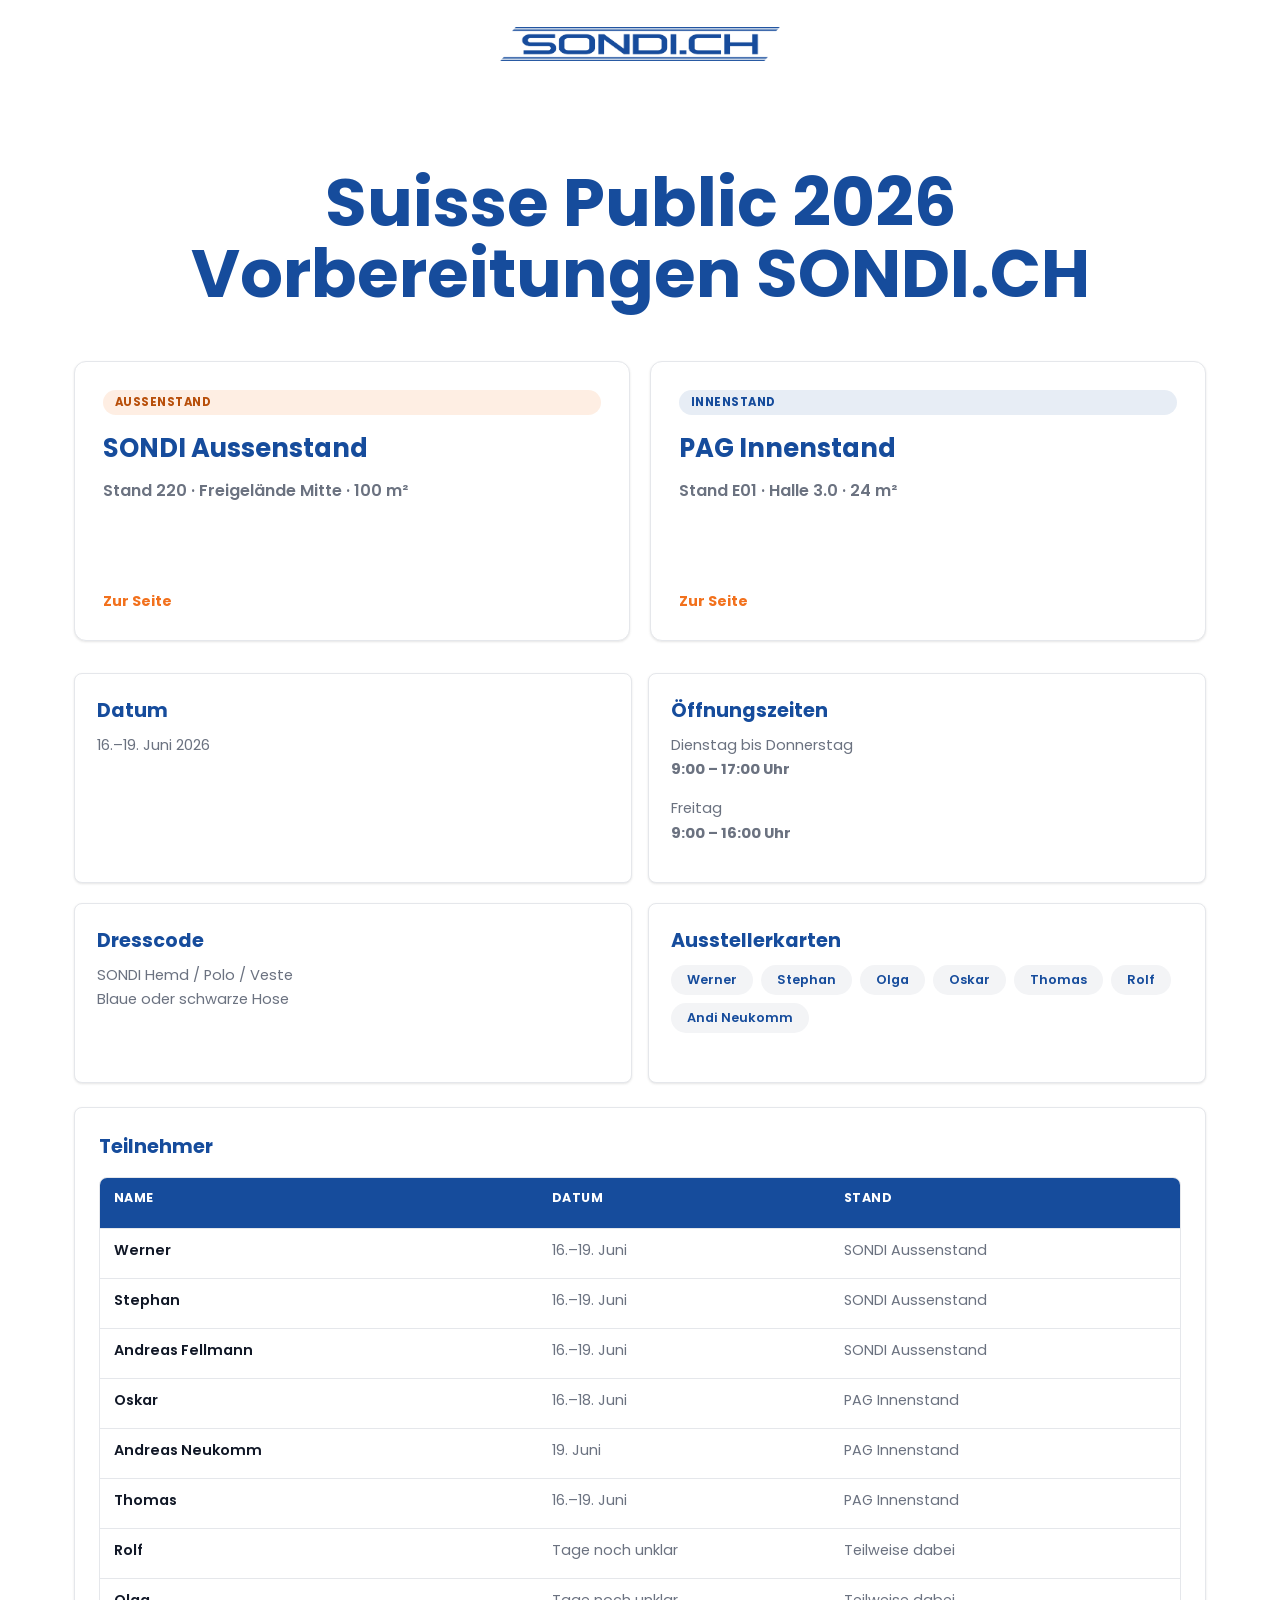
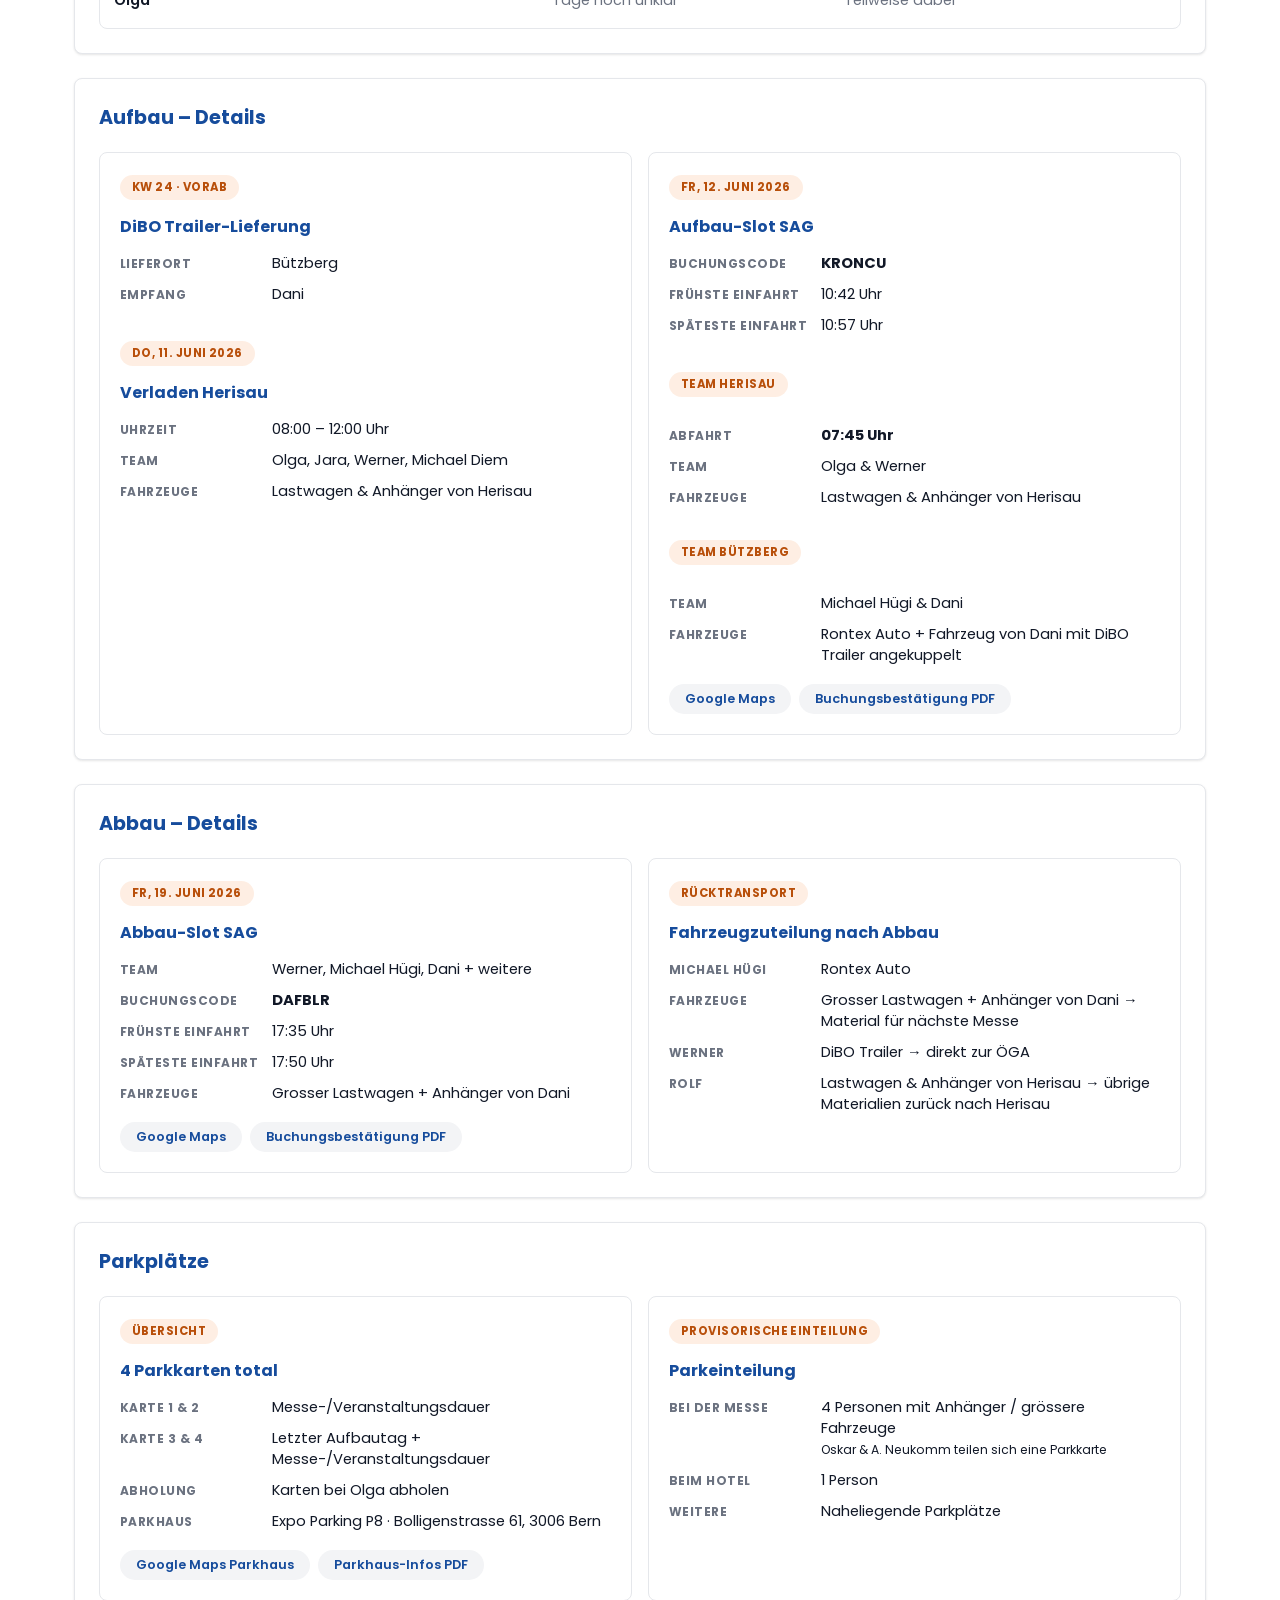
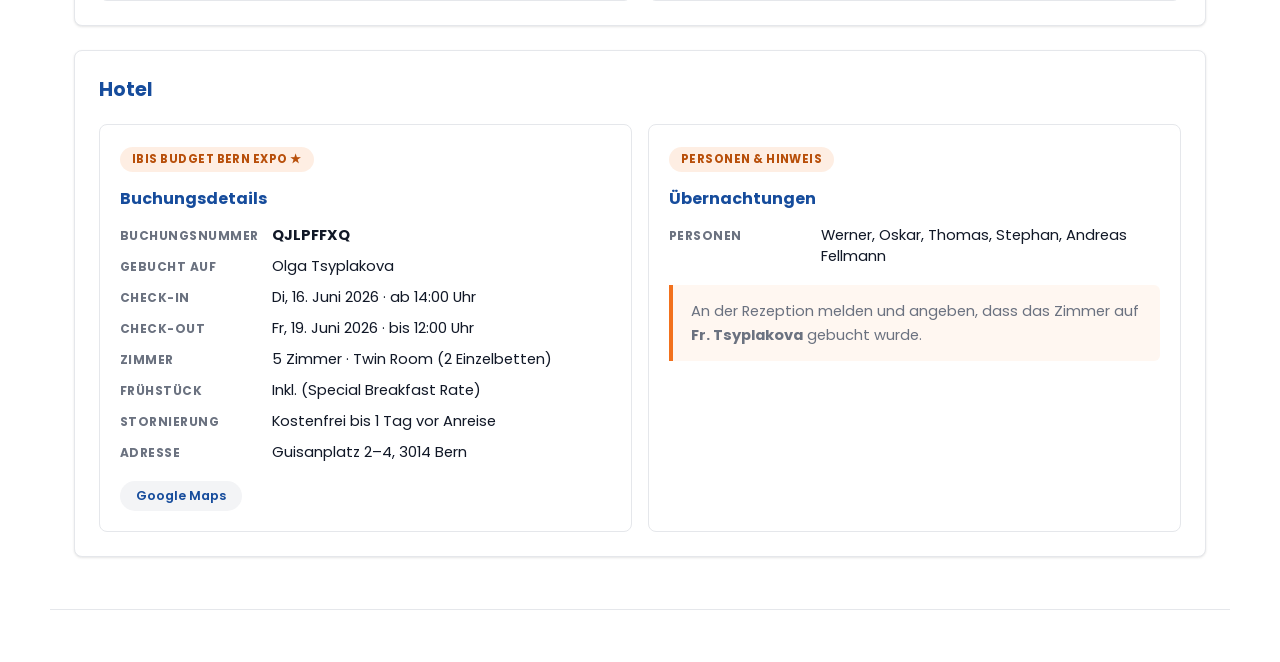
==== commit ec7dcac1: "Add files via upload" ====
--- a/index.html
+++ b/index.html
@@ -12,7 +12,7 @@
   <body class="landing-page">
     <header class="topbar">
       <div class="topbar-inner">
-        <a class="brand" href="suisse-public-2026.html" aria-label="SONDI.CH Startseite">
+        <a class="brand" href="index.html" aria-label="SONDI.CH Startseite">
           <img src="Logo sondi.ch_RGB.jpg" alt="SONDI.CH Logo" onerror="this.parentElement.classList.add('logo-missing')">
           <span>SONDI.CH</span>
         </a>
@@ -109,7 +109,7 @@
               </div>
               <div class="kv-row">
                 <span class="kv-key">Empfang</span>
-                <span>Daniel Bachmann</span>
+                <span>Dani</span>
               </div>
             </div>
             <span class="chip orange" style="margin-top:18px;display:inline-block;">Do, 11. Juni 2026</span>
@@ -121,7 +121,7 @@
               </div>
               <div class="kv-row">
                 <span class="kv-key">Team</span>
-                <span>Olga, Jara, Werner, Michael</span>
+                <span>Olga, Jara, Werner, Michael Diem</span>
               </div>
               <div class="kv-row">
                 <span class="kv-key">Fahrzeuge</span>
@@ -165,11 +165,11 @@
             <div class="kv-list">
               <div class="kv-row">
                 <span class="kv-key">Team</span>
-                <span>Michael Hügi &amp; Daniel Bachmann</span>
-              </div>
-              <div class="kv-row">
-                <span class="kv-key">Fahrzeuge</span>
-                <span>Rontex Auto + Fahrzeug von Daniel Bachmann mit DiBO Trailer angekuppelt</span>
+                <span>Michael Hügi &amp; Dani</span>
+              </div>
+              <div class="kv-row">
+                <span class="kv-key">Fahrzeuge</span>
+                <span>Rontex Auto + Fahrzeug von Dani mit DiBO Trailer angekuppelt</span>
               </div>
             </div>
             <div class="map-links">
@@ -191,7 +191,7 @@
             <div class="kv-list">
               <div class="kv-row">
                 <span class="kv-key">Team</span>
-                <span>Werner, Michael Hügi, Daniel Bachmann + weitere</span>
+                <span>Werner, Michael Hügi, Dani + weitere</span>
               </div>
               <div class="kv-row">
                 <span class="kv-key">Buchungscode</span>
@@ -207,7 +207,7 @@
               </div>
               <div class="kv-row">
                 <span class="kv-key">Fahrzeuge</span>
-                <span>Grosser Lastwagen + Anhänger von Daniel Bachmann</span>
+                <span>Grosser Lastwagen + Anhänger von Dani</span>
               </div>
             </div>
             <div class="map-links">
@@ -225,15 +225,16 @@
               </div>
               <div class="kv-row">
                 <span class="kv-key">Fahrzeuge</span>
-                <span>Grosser Lastwagen + Anhänger von Daniel Bachmann → Material für nächste Messe</span>
+                <span>Grosser Lastwagen + Anhänger von Dani → Material für nächste Messe</span>
               </div>
               <div class="kv-row">
                 <span class="kv-key">Werner</span>
                 <span>DiBO Trailer → direkt zur ÖGA</span>
               </div>
-            </div>
-            <div class="notice" style="margin-top:14px;">
-              Offen: Wer bringt übriges Material nach Herisau?
+              <div class="kv-row">
+                <span class="kv-key">Rolf</span>
+                <span>Lastwagen &amp; Anhänger von Herisau → übrige Materialien zurück nach Herisau</span>
+              </div>
             </div>
           </article>
         </div>
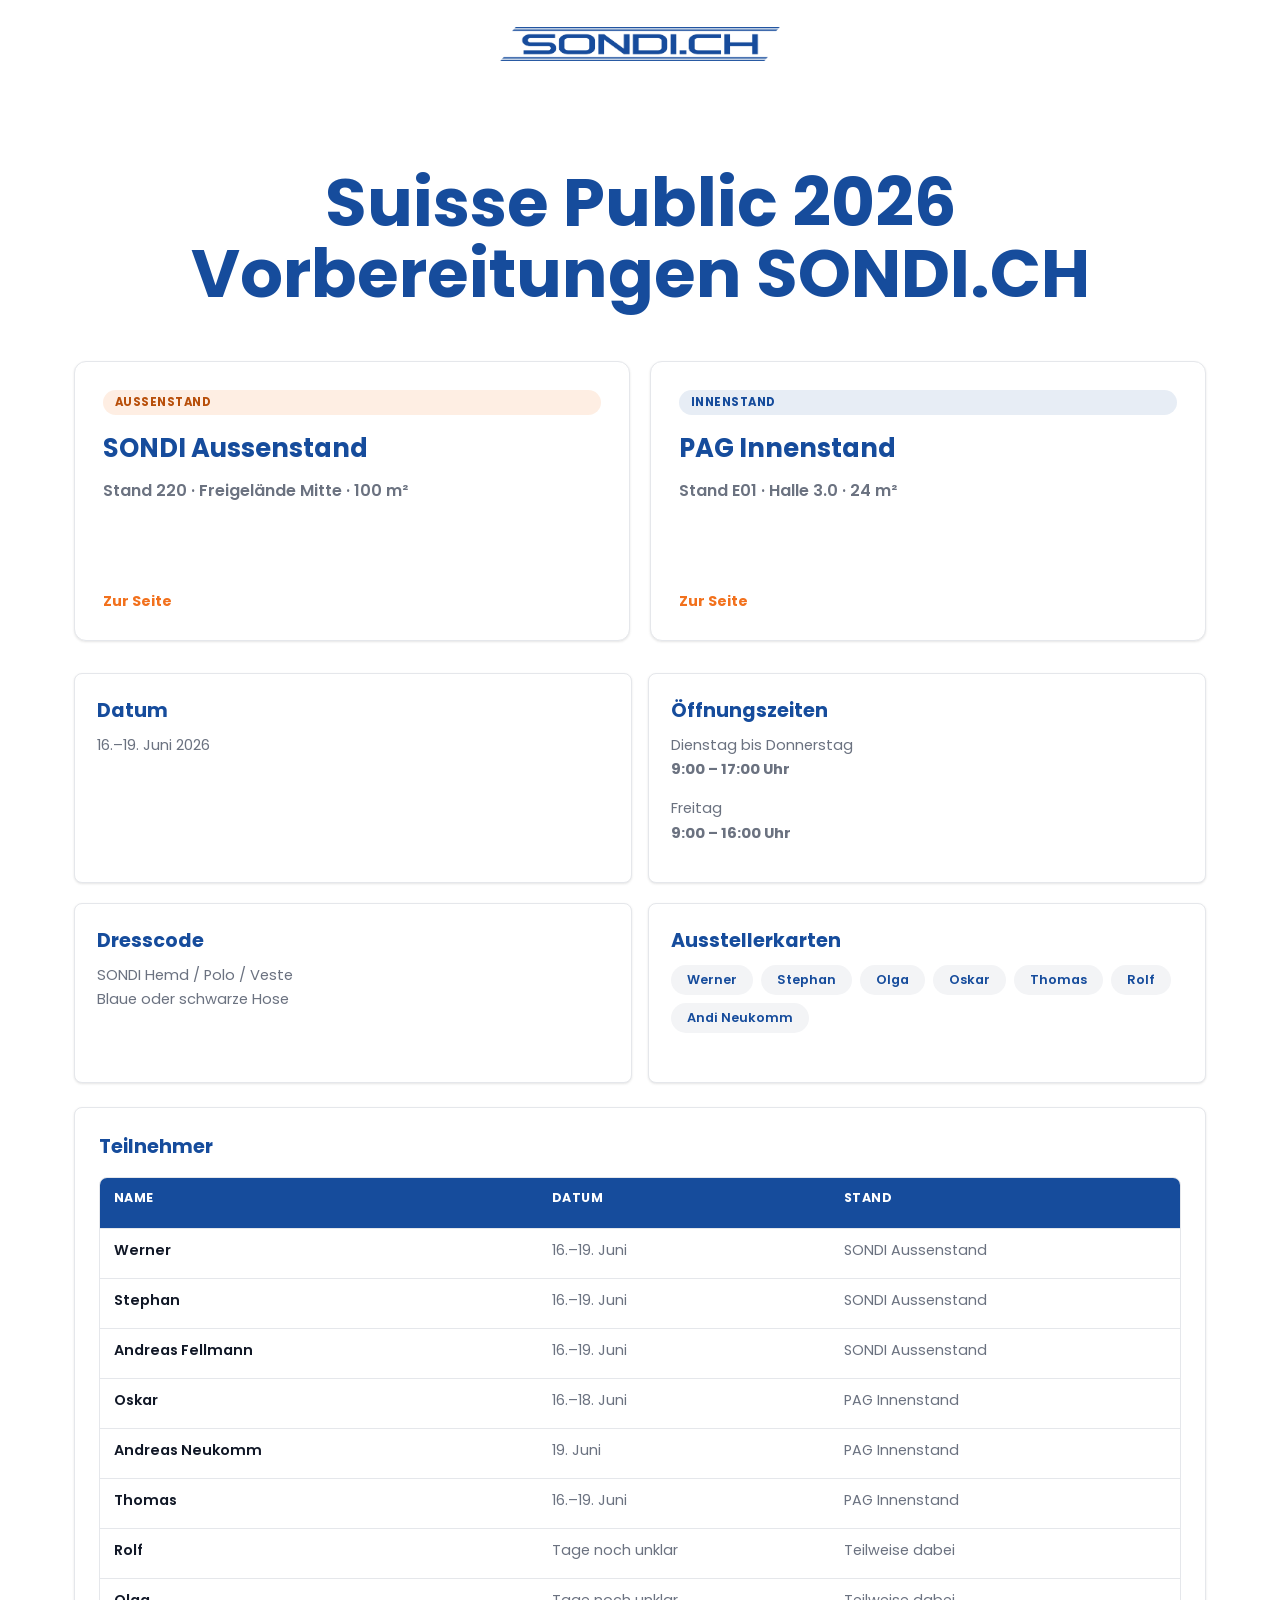
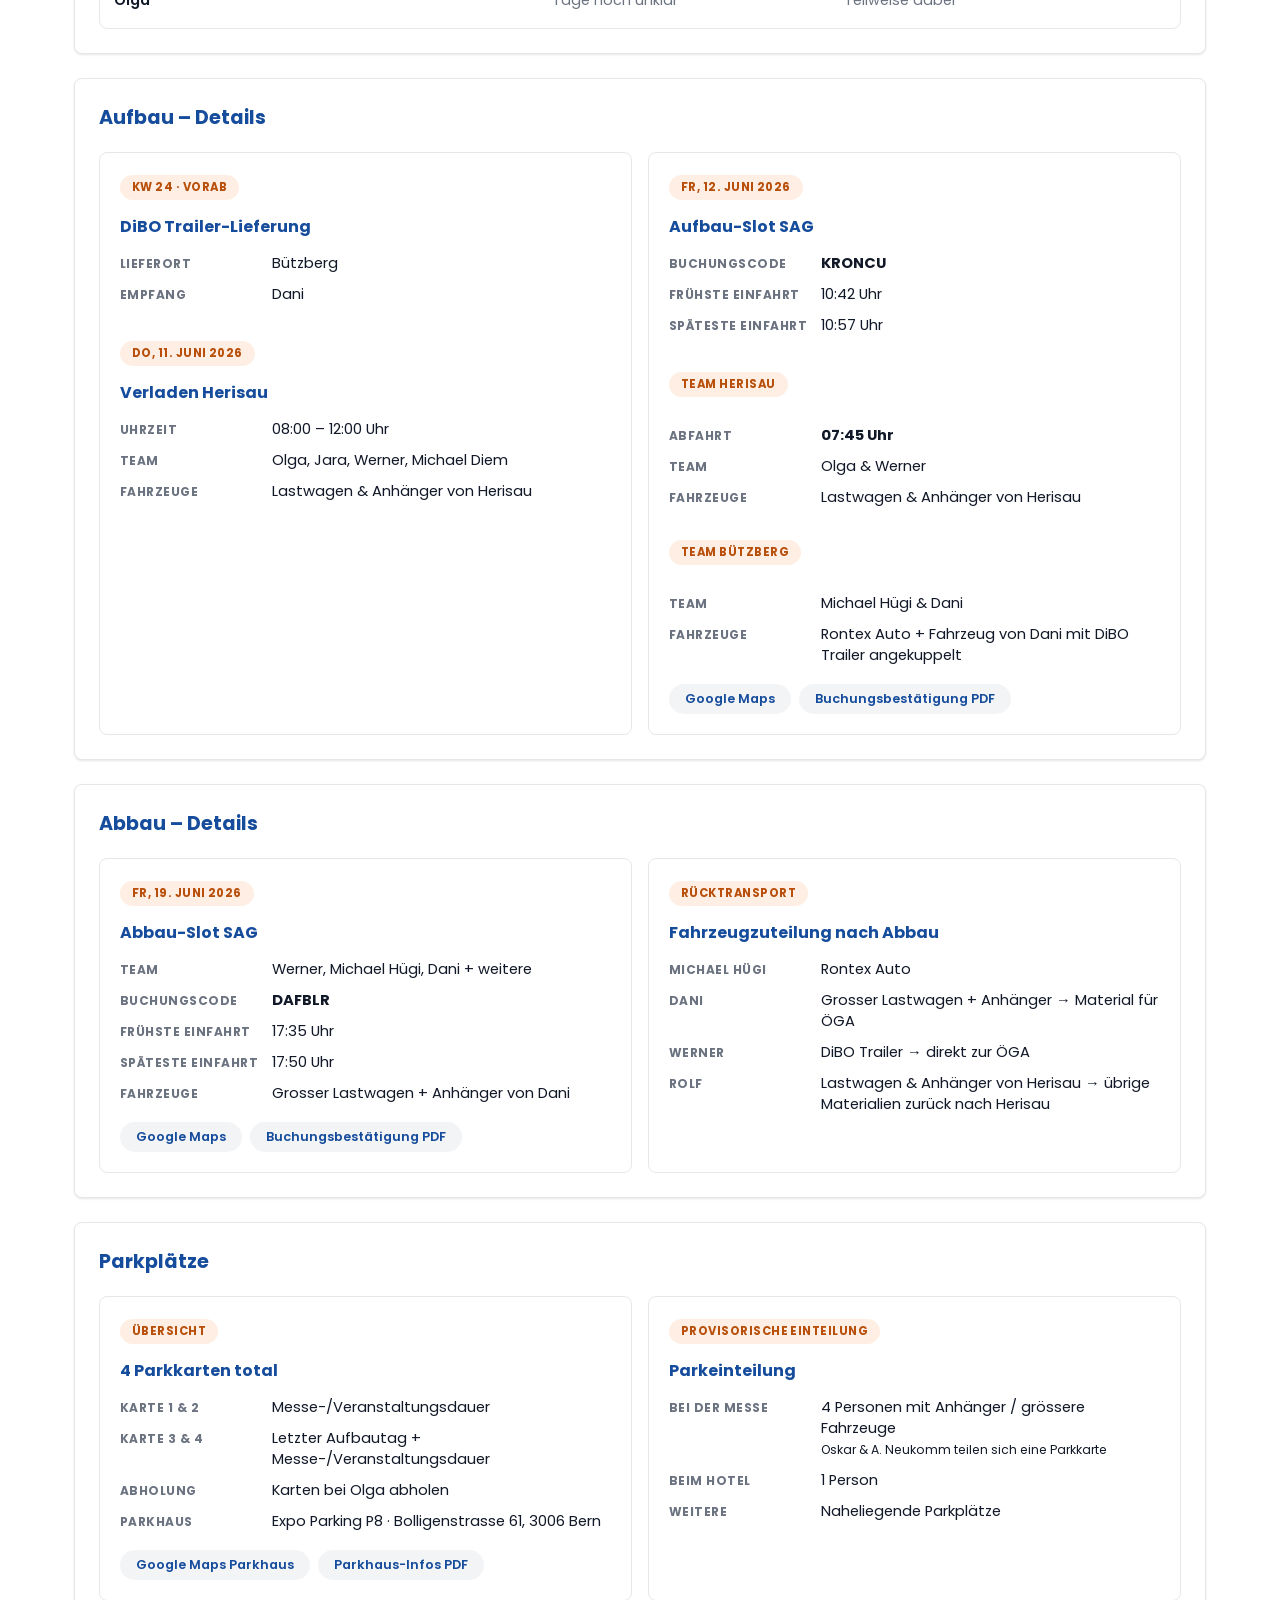
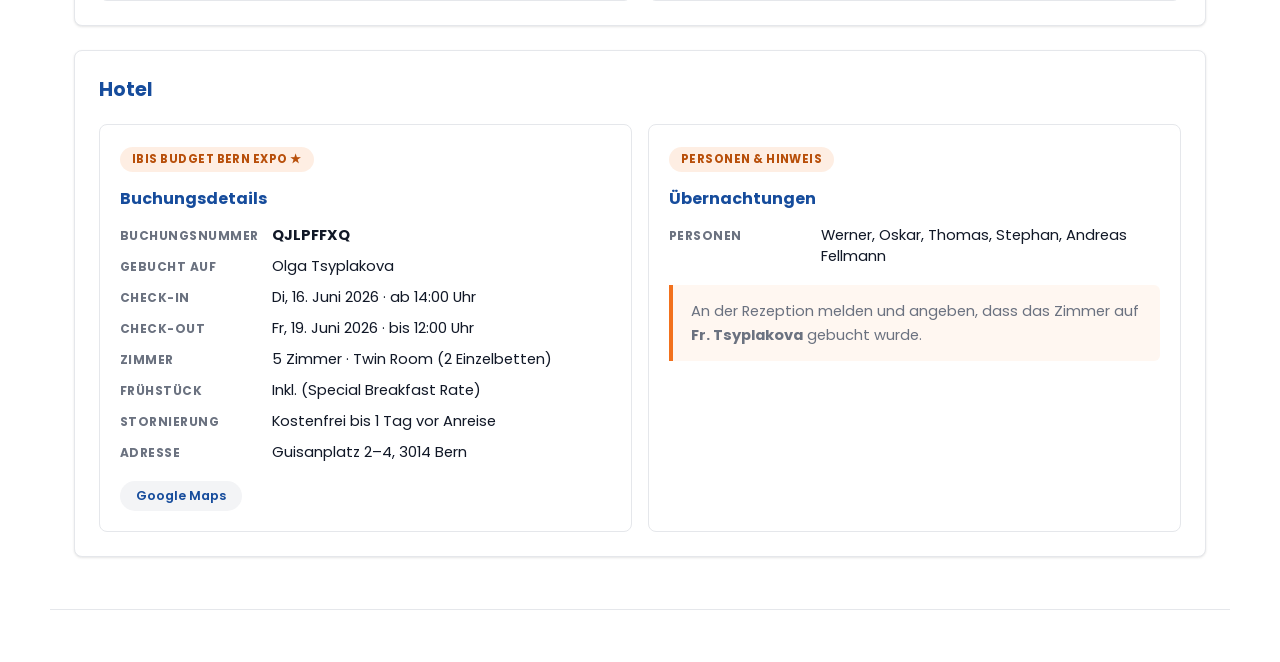
==== commit 9f2f77d2: "Add files via upload" ====
--- a/index.html
+++ b/index.html
@@ -224,8 +224,8 @@
                 <span>Rontex Auto</span>
               </div>
               <div class="kv-row">
-                <span class="kv-key">Fahrzeuge</span>
-                <span>Grosser Lastwagen + Anhänger von Dani → Material für nächste Messe</span>
+                <span class="kv-key">Dani</span>
+                <span>Grosser Lastwagen + Anhänger → Material für ÖGA</span>
               </div>
               <div class="kv-row">
                 <span class="kv-key">Werner</span>
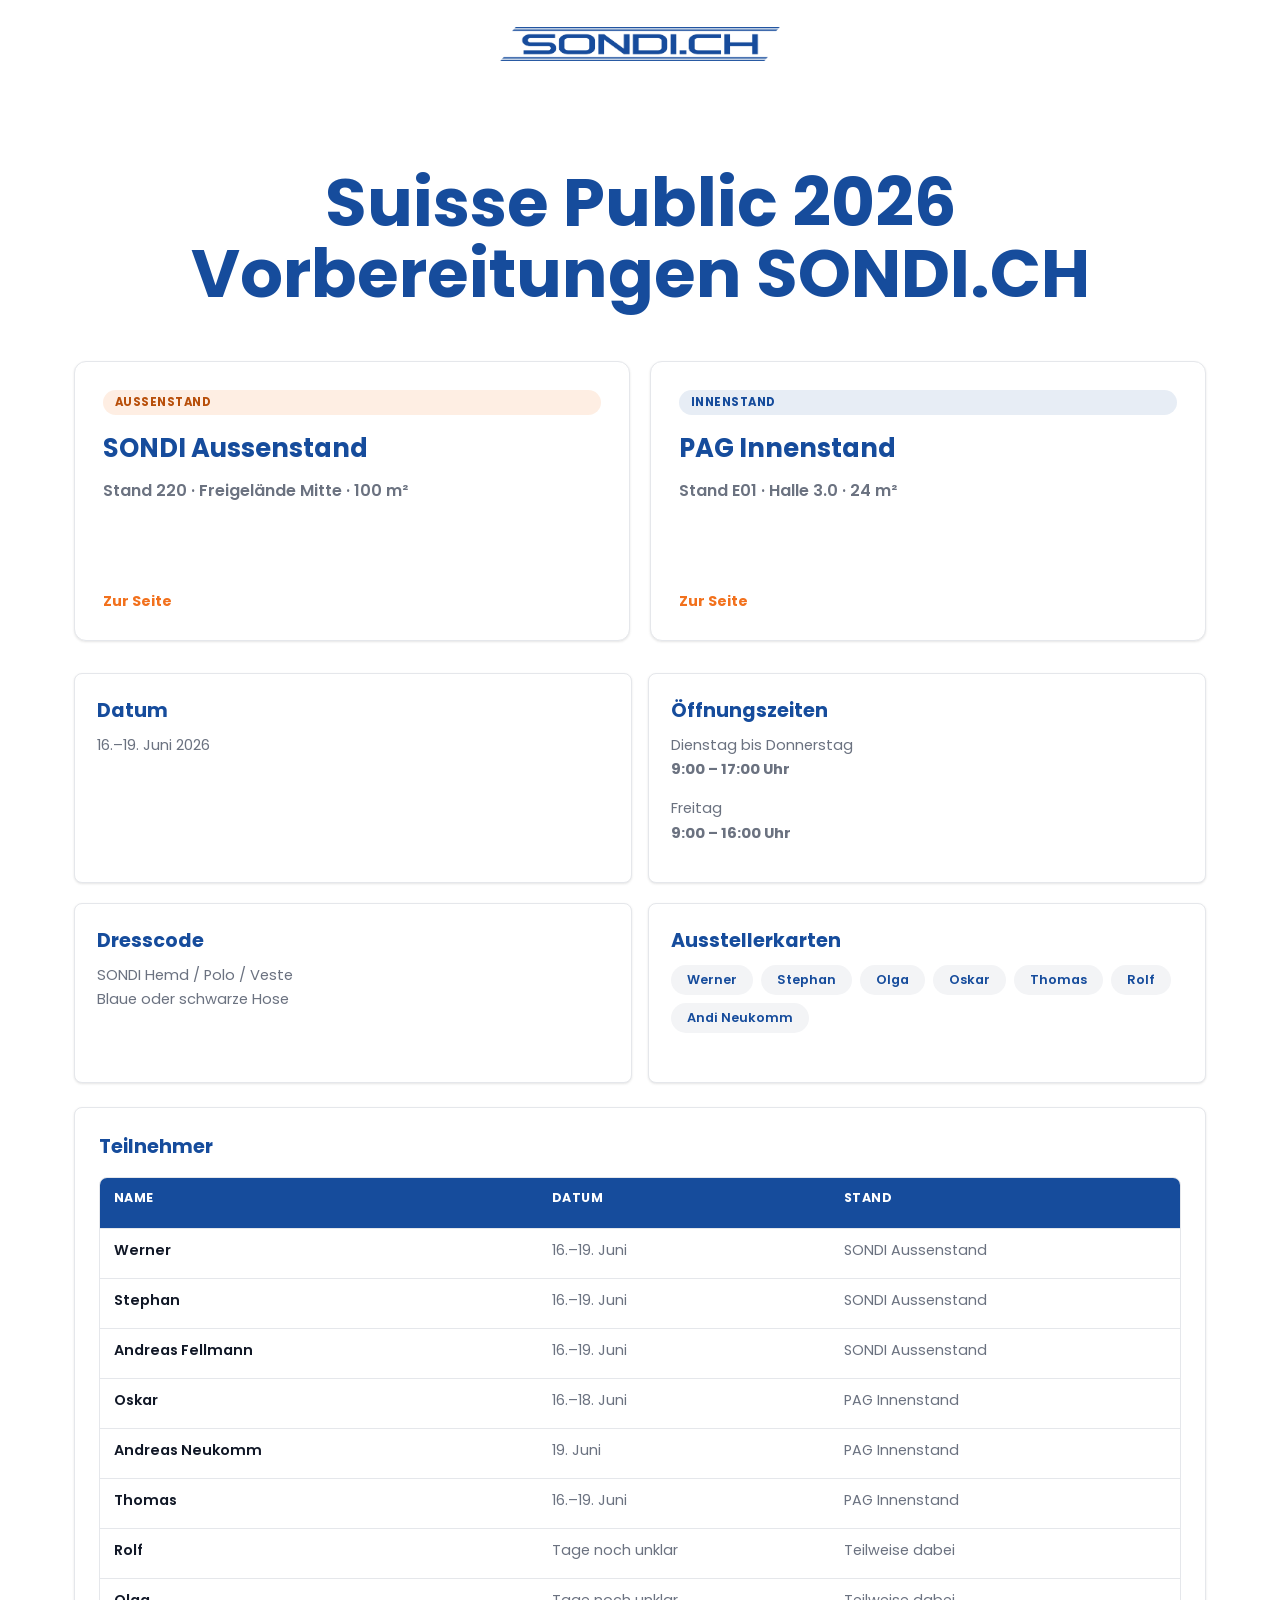
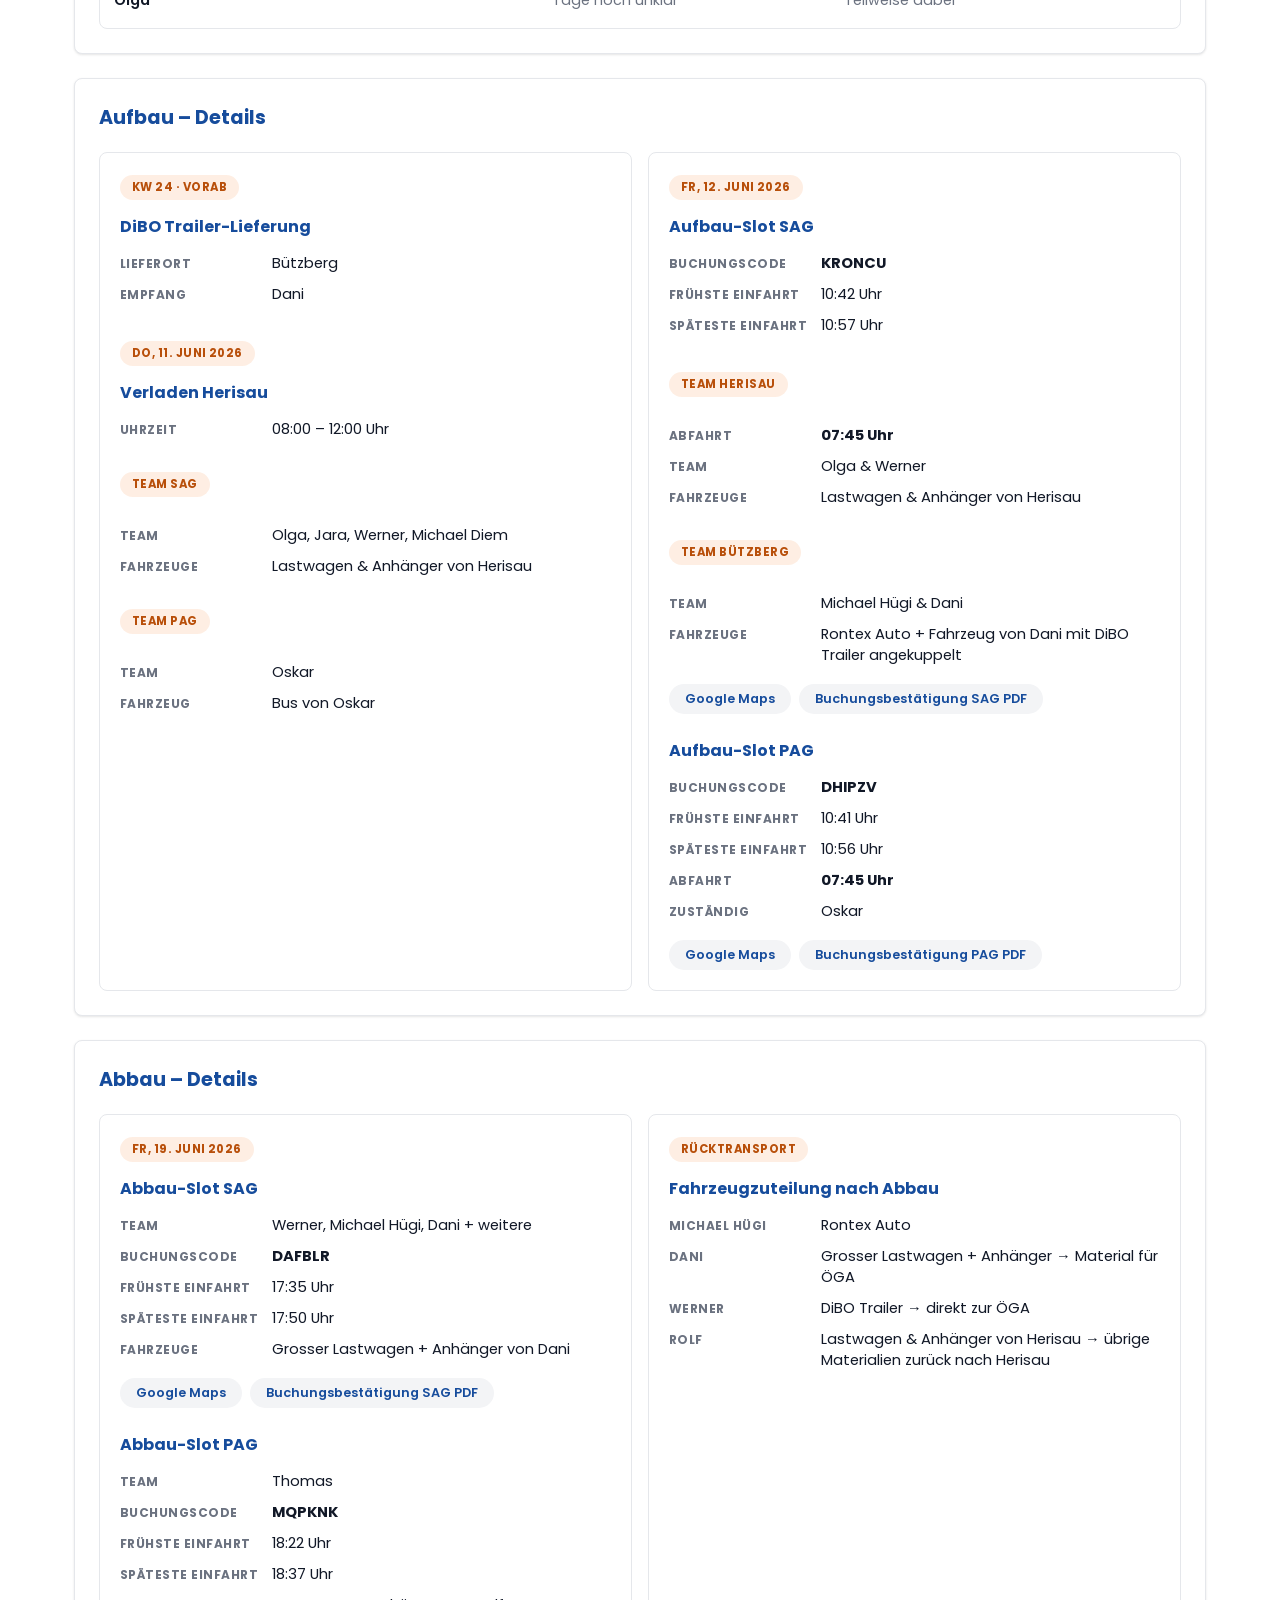
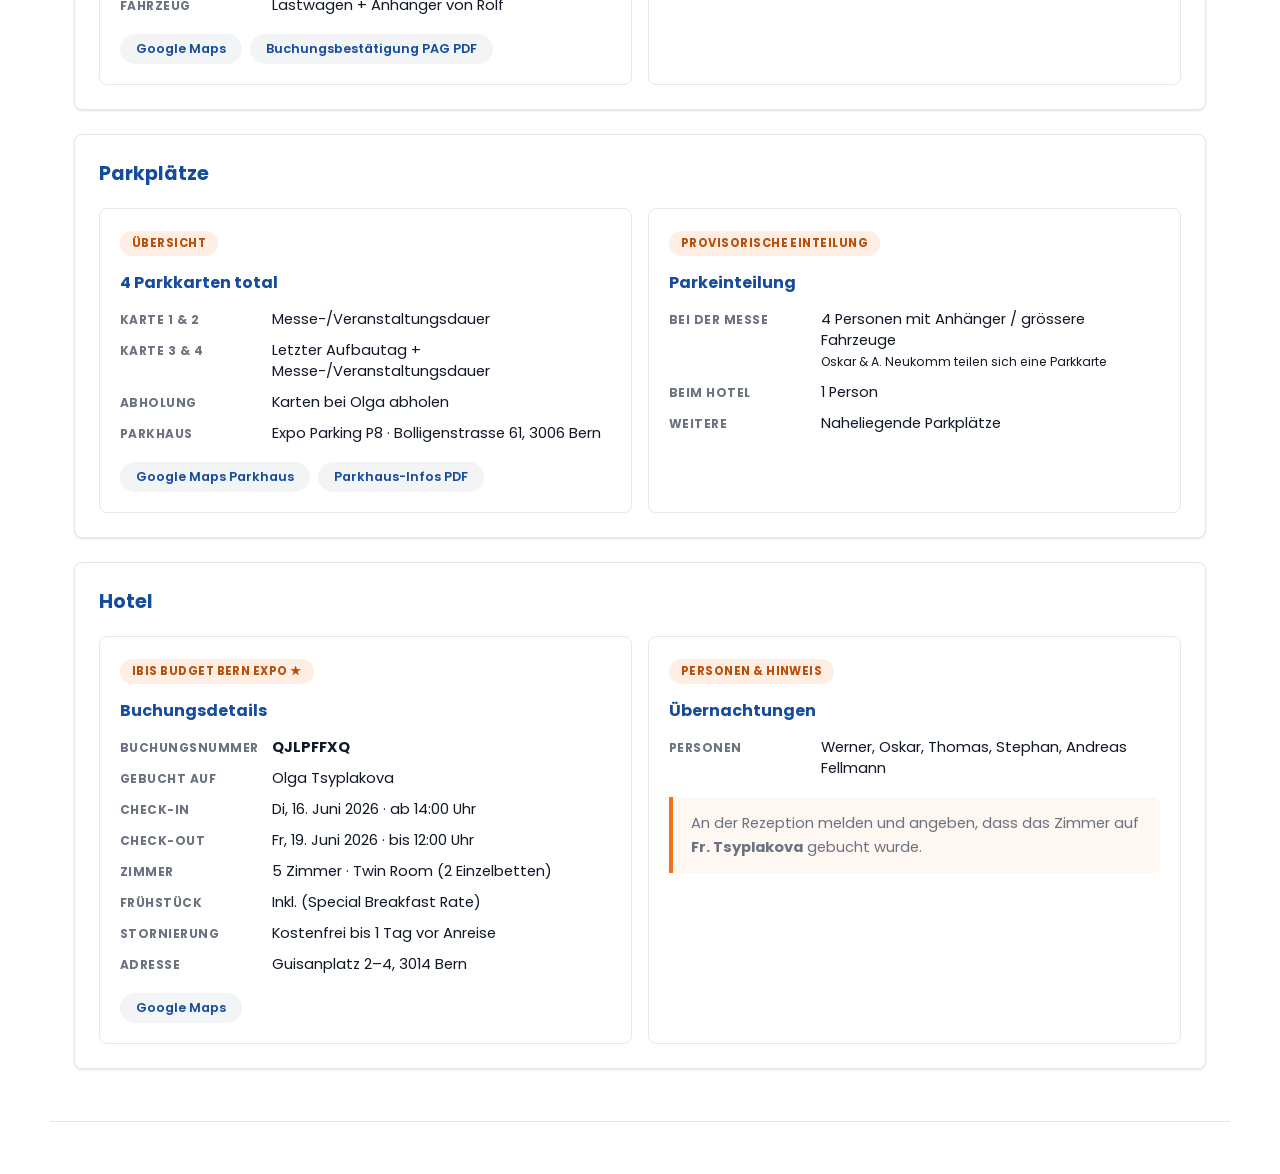
==== commit 61dee66e: "Add files via upload" ====
--- a/index.html
+++ b/index.html
@@ -119,6 +119,9 @@
                 <span class="kv-key">Uhrzeit</span>
                 <span>08:00 – 12:00 Uhr</span>
               </div>
+            </div>
+            <span class="chip orange" style="margin-top:14px;display:inline-block;">Team SAG</span>
+            <div class="kv-list">
               <div class="kv-row">
                 <span class="kv-key">Team</span>
                 <span>Olga, Jara, Werner, Michael Diem</span>
@@ -128,6 +131,17 @@
                 <span>Lastwagen &amp; Anhänger von Herisau</span>
               </div>
             </div>
+            <span class="chip orange" style="margin-top:14px;display:inline-block;">Team PAG</span>
+            <div class="kv-list">
+              <div class="kv-row">
+                <span class="kv-key">Team</span>
+                <span>Oskar</span>
+              </div>
+              <div class="kv-row">
+                <span class="kv-key">Fahrzeug</span>
+                <span>Bus von Oskar</span>
+              </div>
+            </div>
           </article>
           <article>
             <span class="chip orange">Fr, 12. Juni 2026</span>
@@ -174,7 +188,34 @@
             </div>
             <div class="map-links">
               <a href="https://www.google.com/maps/place/46.95944100,7.46877100" target="_blank" rel="noreferrer">Google Maps</a>
-              <a href="Buchungsbest%C3%A4tigung_Suisse%20Public%202026KRONCU.pdf" target="_blank" rel="noreferrer">Buchungsbestätigung PDF</a>
+              <a href="Buchungsbest%C3%A4tigung_Suisse%20Public%202026KRONCU.pdf" target="_blank" rel="noreferrer">Buchungsbestätigung SAG PDF</a>
+            </div>
+            <h3 style="margin-top:24px;">Aufbau-Slot PAG</h3>
+            <div class="kv-list">
+              <div class="kv-row">
+                <span class="kv-key">Buchungscode</span>
+                <strong>DHIPZV</strong>
+              </div>
+              <div class="kv-row">
+                <span class="kv-key">Frühste Einfahrt</span>
+                <span>10:41 Uhr</span>
+              </div>
+              <div class="kv-row">
+                <span class="kv-key">Späteste Einfahrt</span>
+                <span>10:56 Uhr</span>
+              </div>
+              <div class="kv-row">
+                <span class="kv-key">Abfahrt</span>
+                <strong>07:45 Uhr</strong>
+              </div>
+              <div class="kv-row">
+                <span class="kv-key">Zuständig</span>
+                <span>Oskar</span>
+              </div>
+            </div>
+            <div class="map-links">
+              <a href="https://www.google.com/maps/place/46.95944100,7.46877100" target="_blank" rel="noreferrer">Google Maps</a>
+              <a href="Buchungsbest%C3%A4tigung_Suisse%20Public%202026DHIPZV.pdf" target="_blank" rel="noreferrer">Buchungsbestätigung PAG PDF</a>
             </div>
           </article>
         </div>
@@ -212,7 +253,34 @@
             </div>
             <div class="map-links">
               <a href="https://www.google.com/maps/place/46.95944100,7.46877100" target="_blank" rel="noreferrer">Google Maps</a>
-              <a href="Buchungsbest%C3%A4tigung_Suisse%20Public%202026DAFBLR.pdf" target="_blank" rel="noreferrer">Buchungsbestätigung PDF</a>
+              <a href="Buchungsbest%C3%A4tigung_Suisse%20Public%202026DAFBLR.pdf" target="_blank" rel="noreferrer">Buchungsbestätigung SAG PDF</a>
+            </div>
+            <h3 style="margin-top:24px;">Abbau-Slot PAG</h3>
+            <div class="kv-list">
+              <div class="kv-row">
+                <span class="kv-key">Team</span>
+                <span>Thomas</span>
+              </div>
+              <div class="kv-row">
+                <span class="kv-key">Buchungscode</span>
+                <strong>MQPKNK</strong>
+              </div>
+              <div class="kv-row">
+                <span class="kv-key">Frühste Einfahrt</span>
+                <span>18:22 Uhr</span>
+              </div>
+              <div class="kv-row">
+                <span class="kv-key">Späteste Einfahrt</span>
+                <span>18:37 Uhr</span>
+              </div>
+              <div class="kv-row">
+                <span class="kv-key">Fahrzeug</span>
+                <span>Lastwagen + Anhänger von Rolf</span>
+              </div>
+            </div>
+            <div class="map-links">
+              <a href="https://www.google.com/maps/place/46.95944100,7.46877100" target="_blank" rel="noreferrer">Google Maps</a>
+              <a href="Buchungsbest%C3%A4tigung_Suisse%20Public%202026MQPKNK.pdf" target="_blank" rel="noreferrer">Buchungsbestätigung PAG PDF</a>
             </div>
           </article>
           <article>
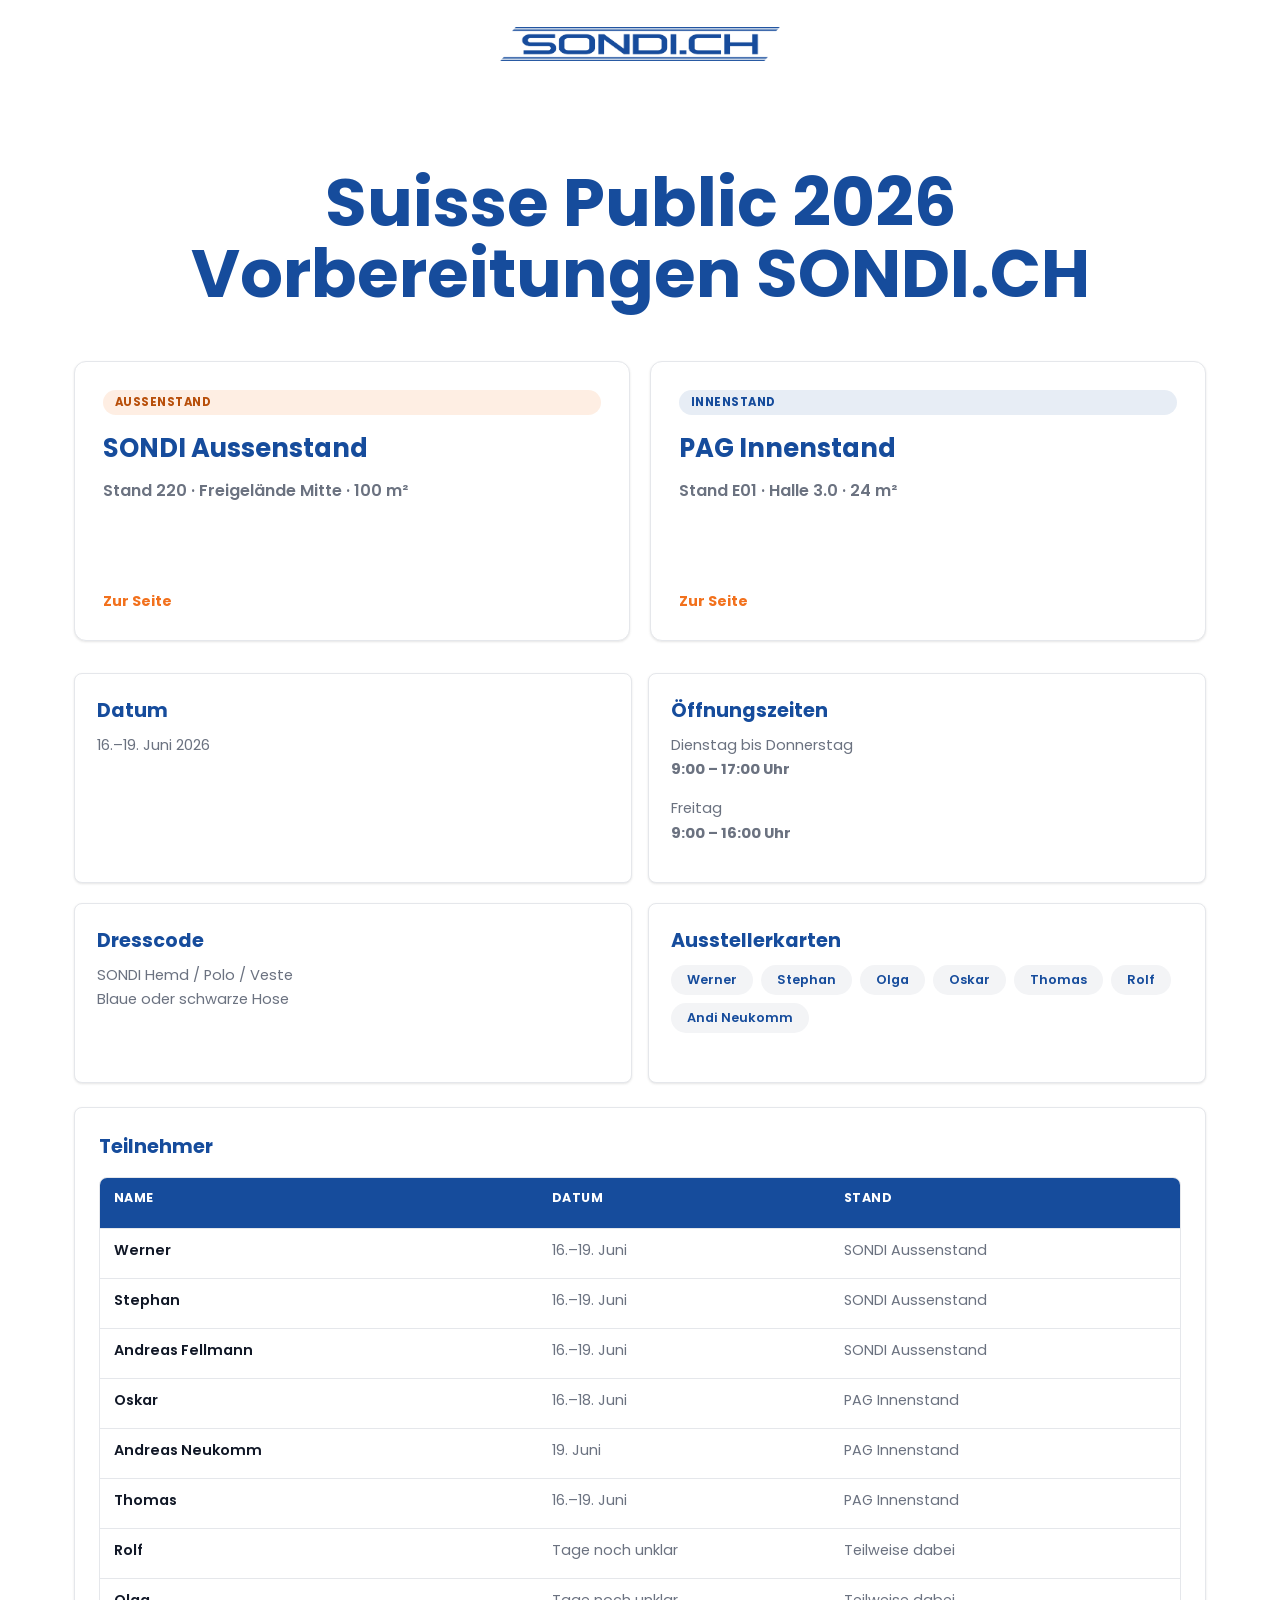
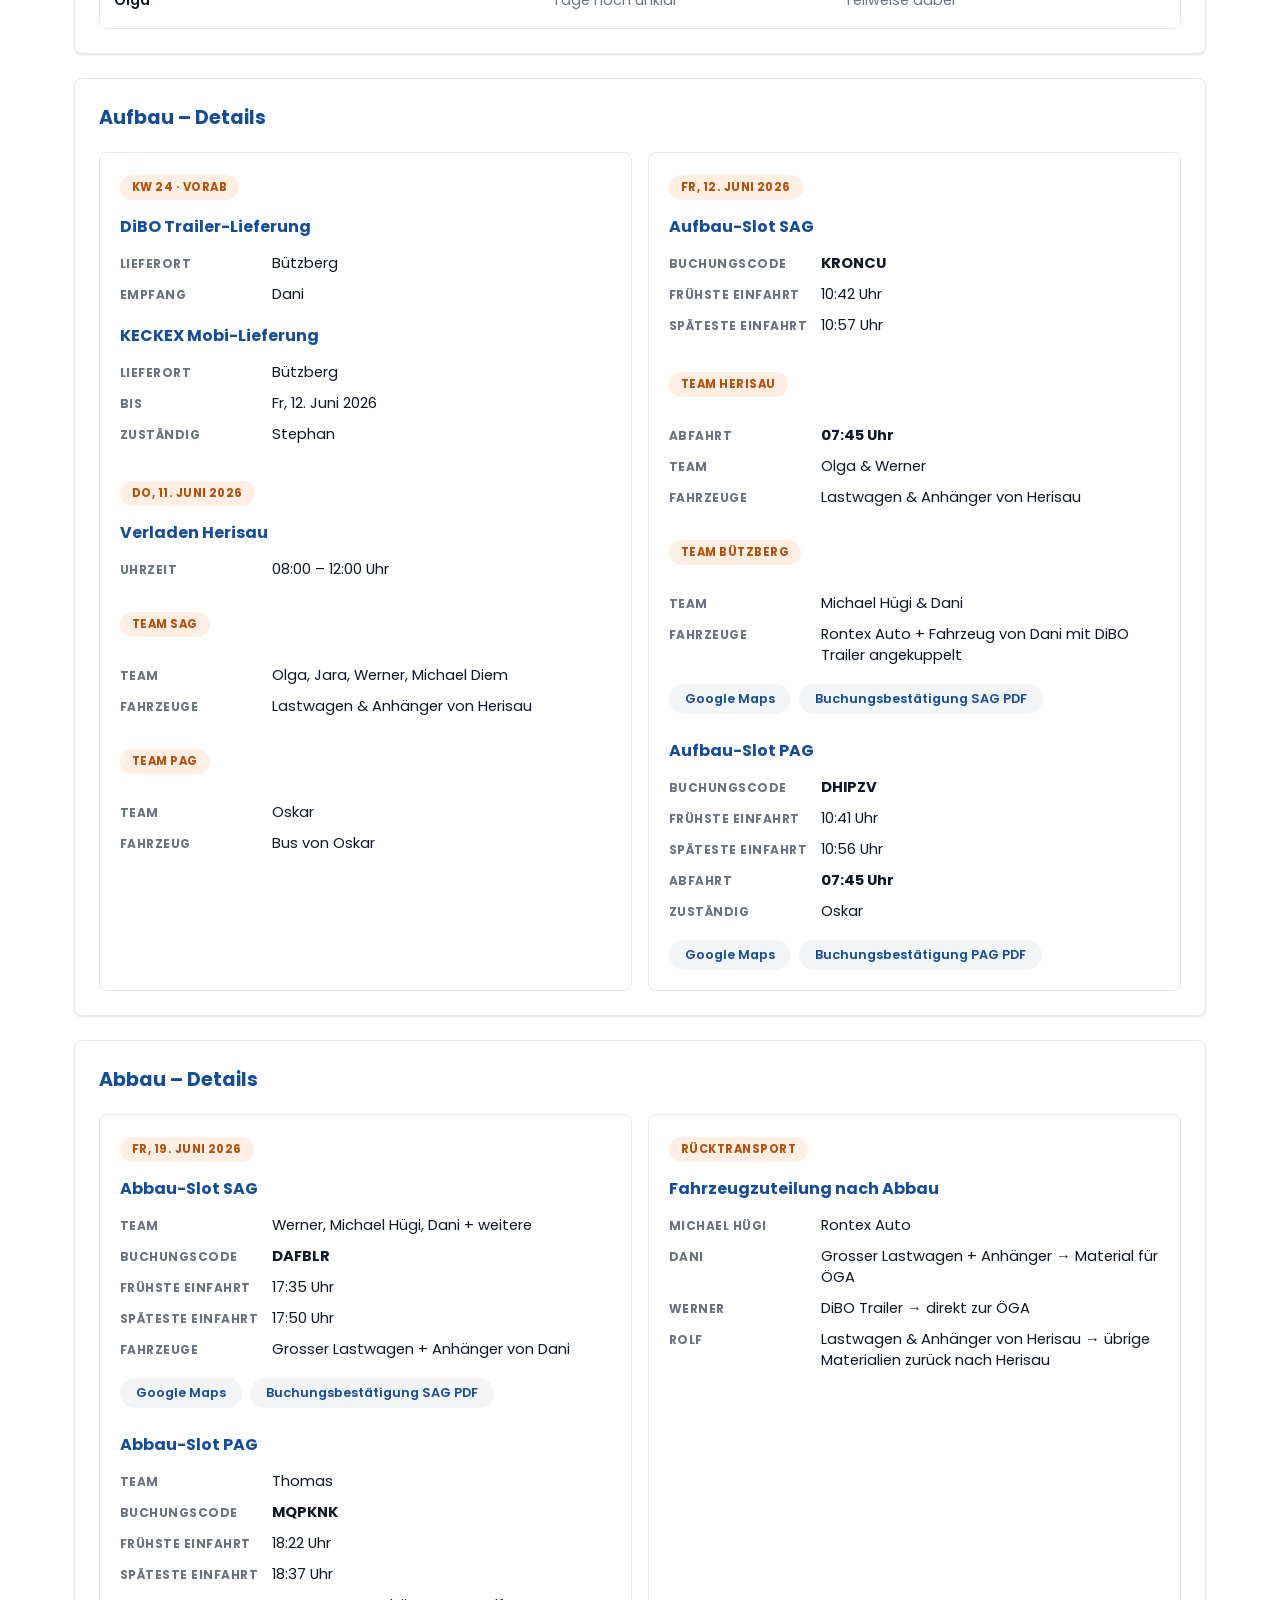
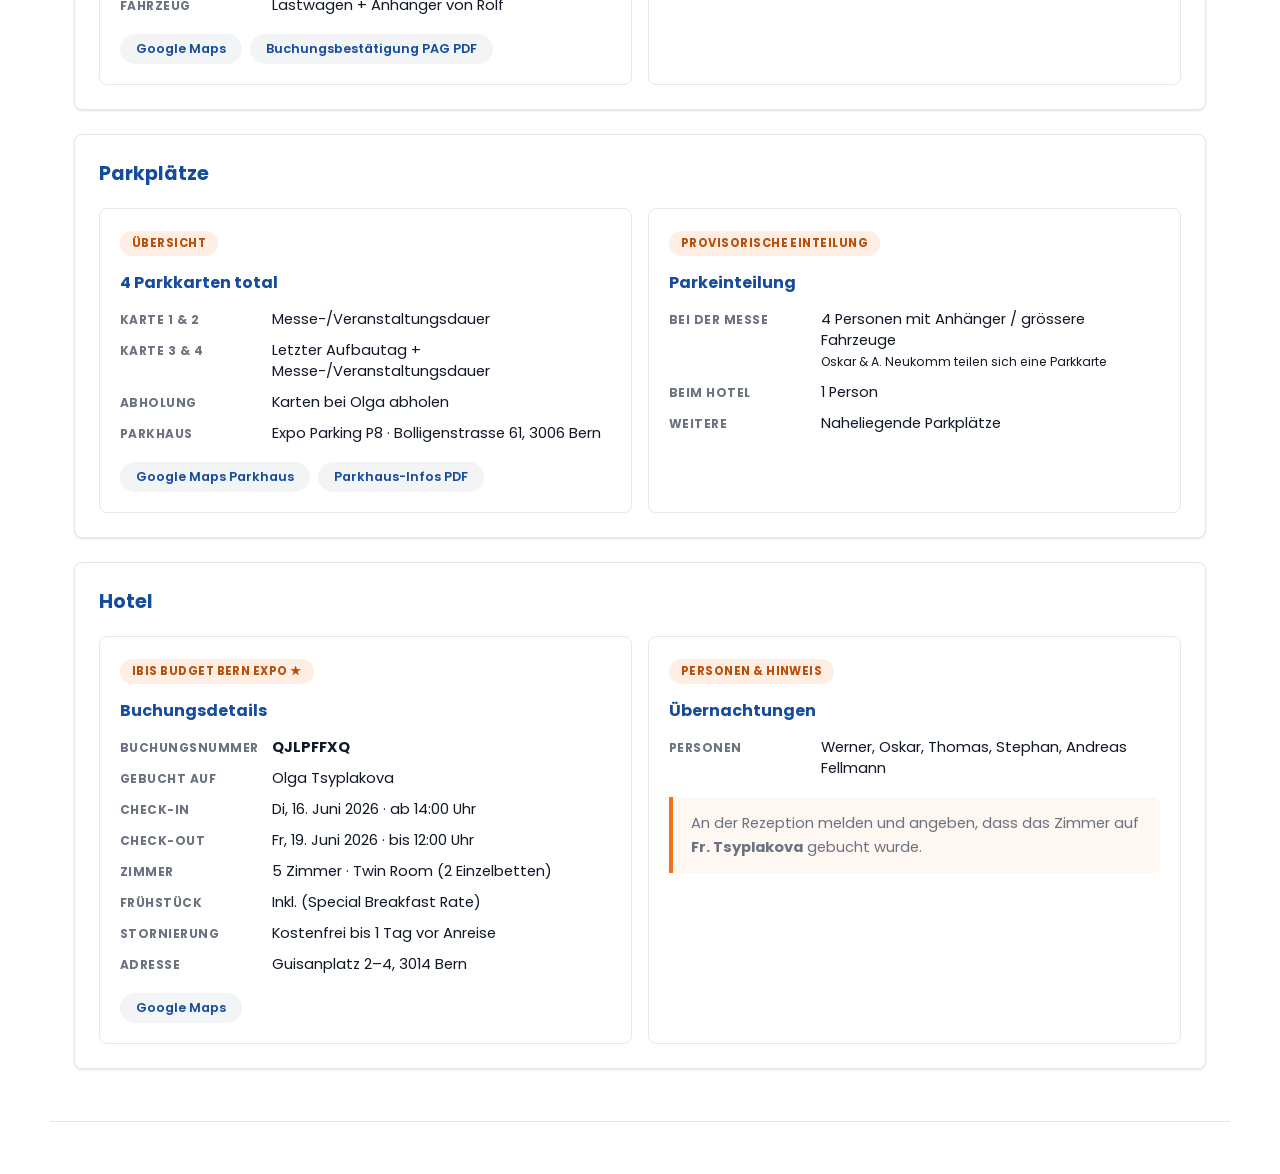
==== commit d5d17bfb: "Add files via upload" ====
--- a/index.html
+++ b/index.html
@@ -112,6 +112,21 @@
                 <span>Dani</span>
               </div>
             </div>
+            <h3 style="margin-top:14px;">KECKEX Mobi-Lieferung</h3>
+            <div class="kv-list">
+              <div class="kv-row">
+                <span class="kv-key">Lieferort</span>
+                <span>Bützberg</span>
+              </div>
+              <div class="kv-row">
+                <span class="kv-key">Bis</span>
+                <span>Fr, 12. Juni 2026</span>
+              </div>
+              <div class="kv-row">
+                <span class="kv-key">Zuständig</span>
+                <span>Stephan</span>
+              </div>
+            </div>
             <span class="chip orange" style="margin-top:18px;display:inline-block;">Do, 11. Juni 2026</span>
             <h3>Verladen Herisau</h3>
             <div class="kv-list">
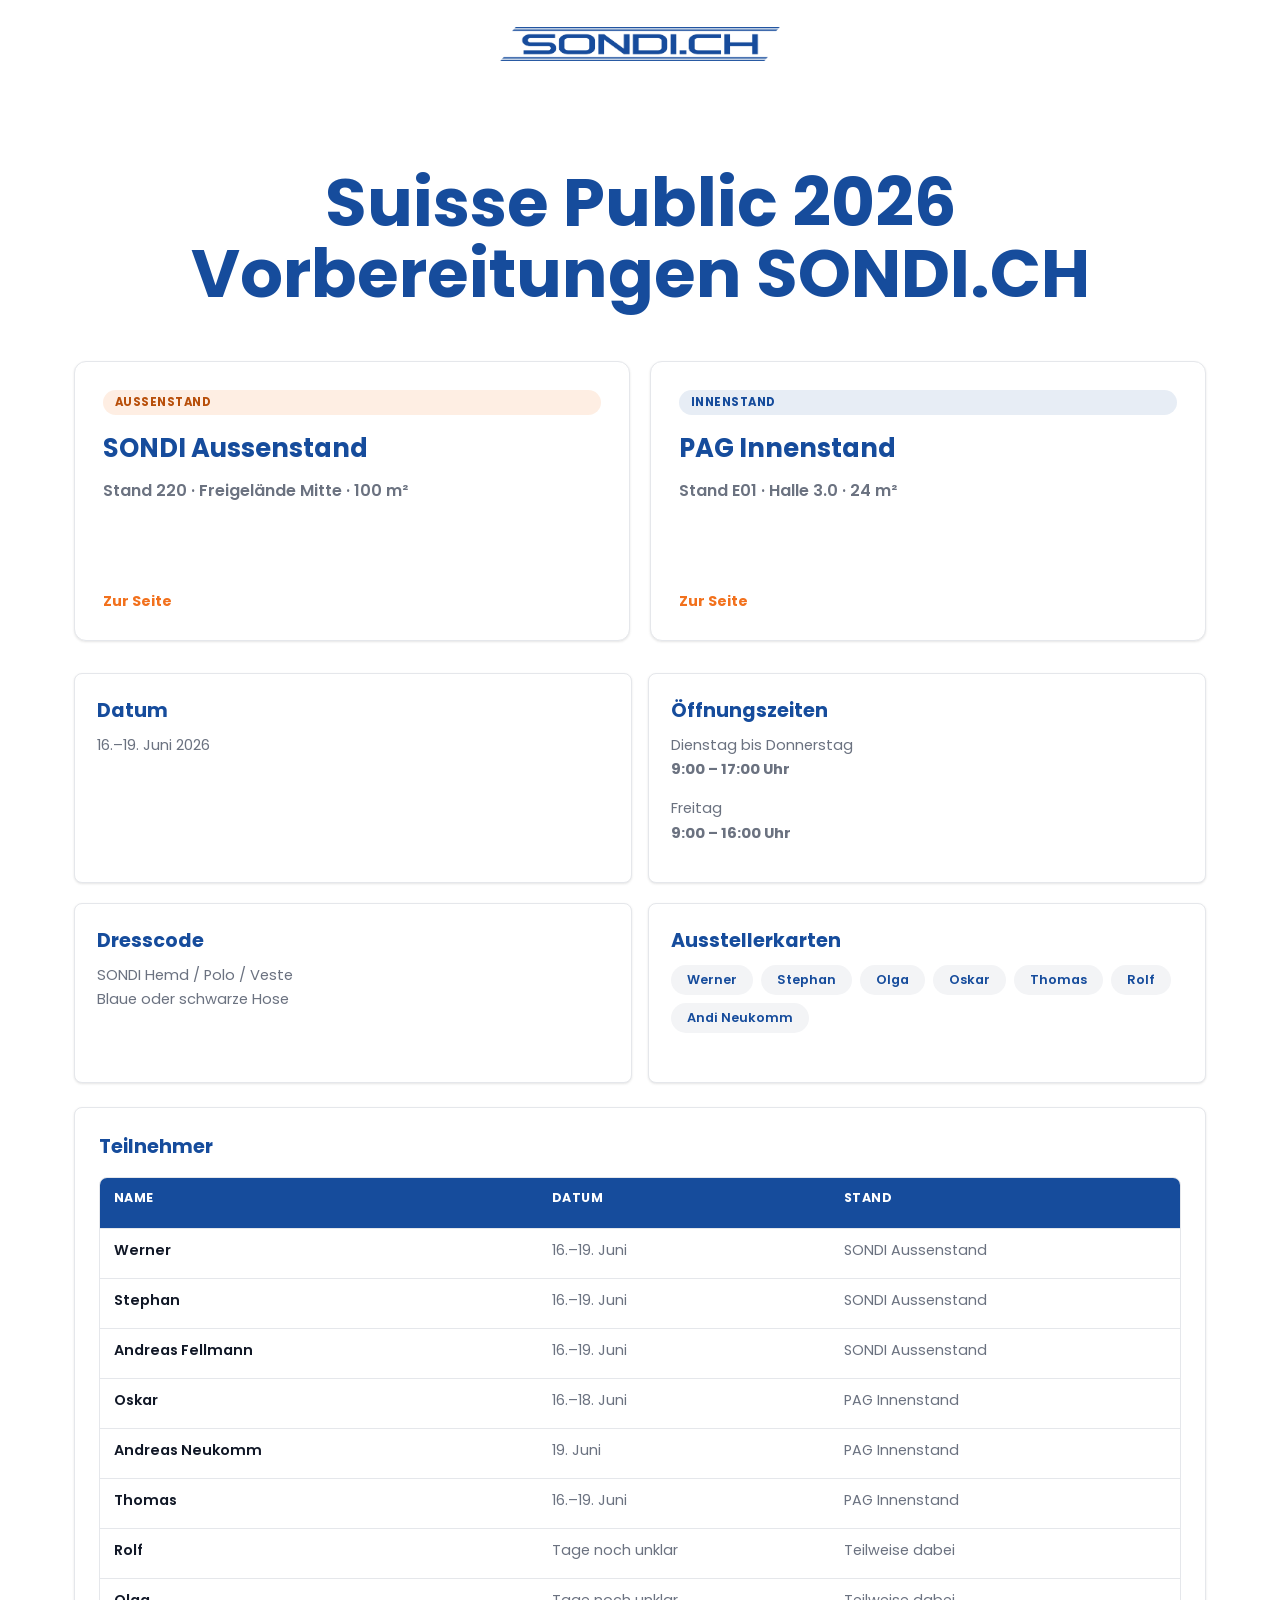
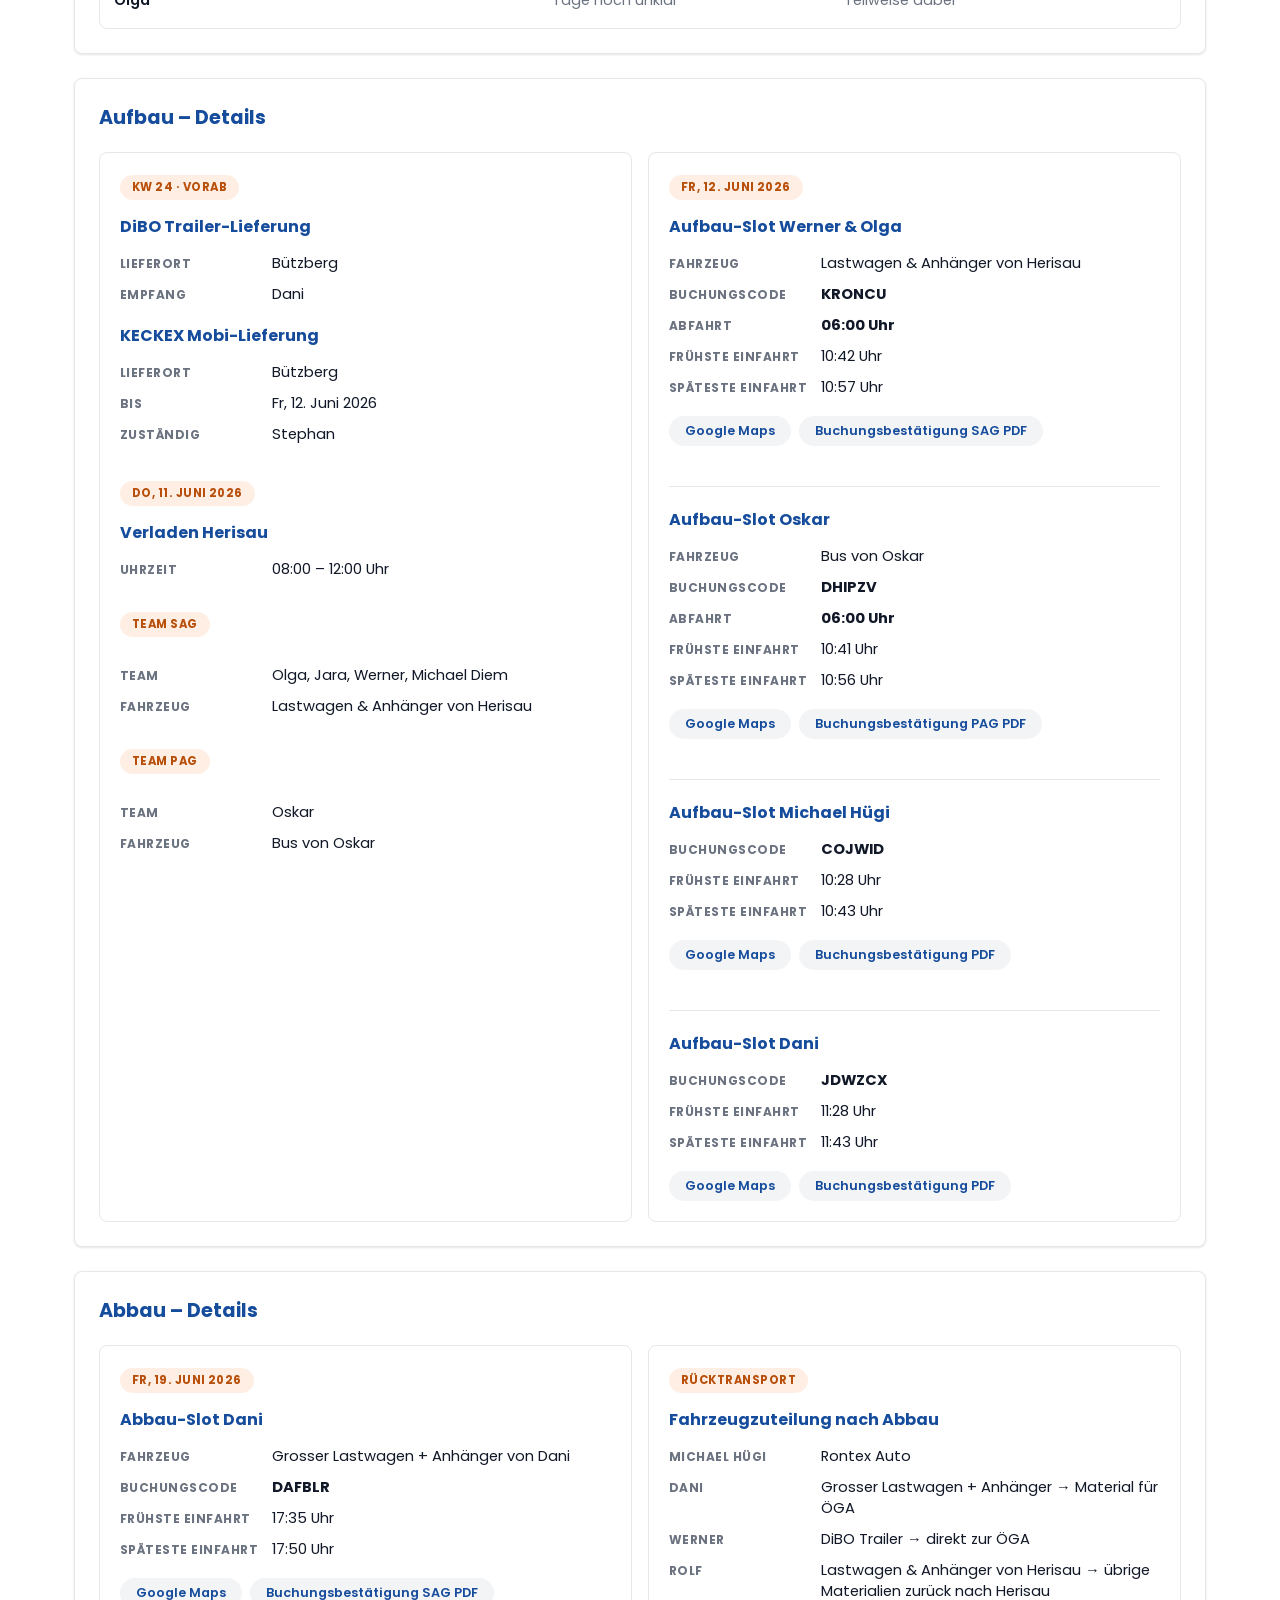
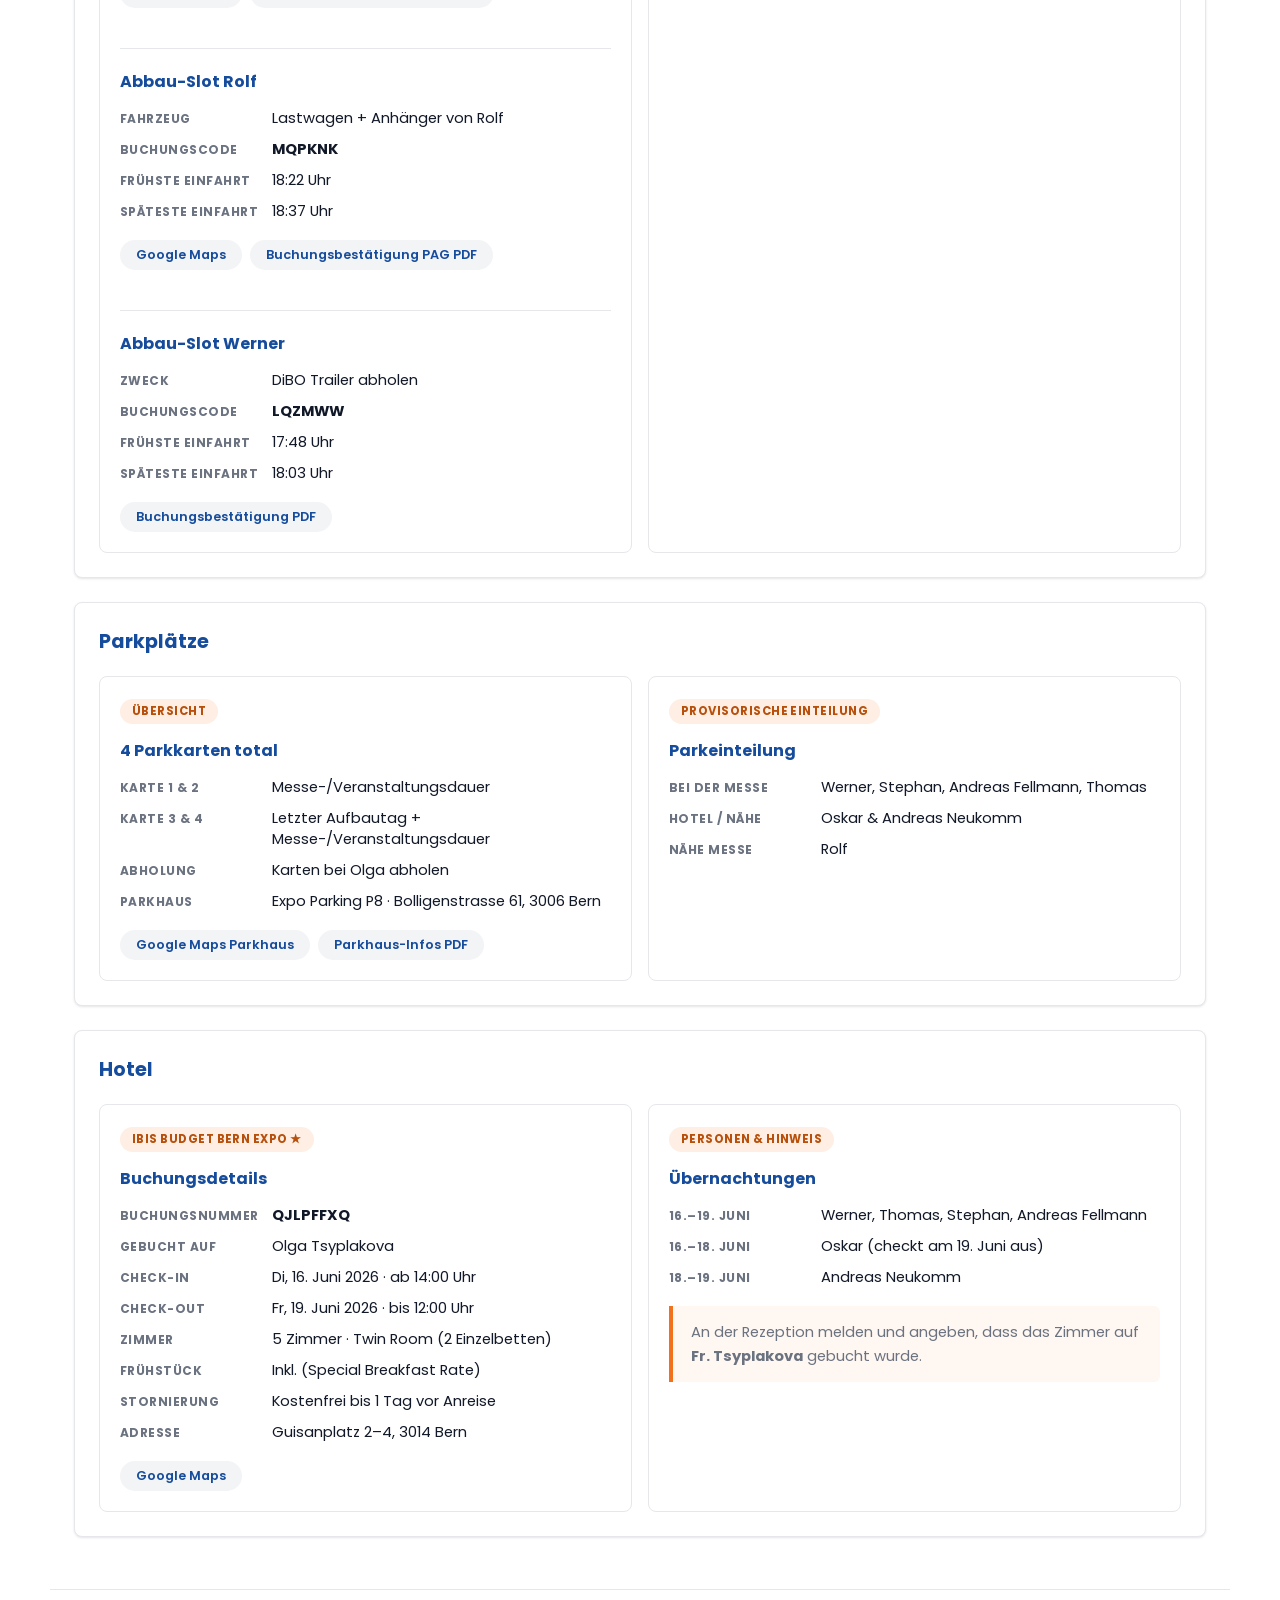
==== commit 389eeba5: "Add files via upload" ====
--- a/index.html
+++ b/index.html
@@ -142,7 +142,7 @@
                 <span>Olga, Jara, Werner, Michael Diem</span>
               </div>
               <div class="kv-row">
-                <span class="kv-key">Fahrzeuge</span>
+                <span class="kv-key">Fahrzeug</span>
                 <span>Lastwagen &amp; Anhänger von Herisau</span>
               </div>
             </div>
@@ -160,13 +160,21 @@
           </article>
           <article>
             <span class="chip orange">Fr, 12. Juni 2026</span>
-            <h3>Aufbau-Slot SAG</h3>
-            <div class="kv-list">
+            <h3>Aufbau-Slot Werner &amp; Olga</h3>
+            <div class="kv-list">
+              <div class="kv-row">
+                <span class="kv-key">Fahrzeug</span>
+                <span>Lastwagen &amp; Anhänger von Herisau</span>
+              </div>
               <div class="kv-row">
                 <span class="kv-key">Buchungscode</span>
                 <strong>KRONCU</strong>
               </div>
               <div class="kv-row">
+                <span class="kv-key">Abfahrt</span>
+                <strong>06:00 Uhr</strong>
+              </div>
+              <div class="kv-row">
                 <span class="kv-key">Frühste Einfahrt</span>
                 <span>10:42 Uhr</span>
               </div>
@@ -175,41 +183,23 @@
                 <span>10:57 Uhr</span>
               </div>
             </div>
-            <span class="chip orange" style="margin-top:18px;display:inline-block;">Team Herisau</span>
-            <div class="kv-list">
+            <div class="map-links">
+              <a href="https://www.google.com/maps/place/46.95944100,7.46877100" target="_blank" rel="noreferrer">Google Maps</a>
+              <a href="Buchungsbest%C3%A4tigung_Suisse%20Public%202026KRONCU.pdf" target="_blank" rel="noreferrer">Buchungsbestätigung SAG PDF</a>
+            </div>
+            <h3 style="margin-top:40px; padding-top:20px; border-top:1px solid var(--line);">Aufbau-Slot Oskar</h3>
+            <div class="kv-list">
+              <div class="kv-row">
+                <span class="kv-key">Fahrzeug</span>
+                <span>Bus von Oskar</span>
+              </div>
+              <div class="kv-row">
+                <span class="kv-key">Buchungscode</span>
+                <strong>DHIPZV</strong>
+              </div>
               <div class="kv-row">
                 <span class="kv-key">Abfahrt</span>
-                <strong>07:45 Uhr</strong>
-              </div>
-              <div class="kv-row">
-                <span class="kv-key">Team</span>
-                <span>Olga &amp; Werner</span>
-              </div>
-              <div class="kv-row">
-                <span class="kv-key">Fahrzeuge</span>
-                <span>Lastwagen &amp; Anhänger von Herisau</span>
-              </div>
-            </div>
-            <span class="chip orange" style="margin-top:14px;display:inline-block;">Team Bützberg</span>
-            <div class="kv-list">
-              <div class="kv-row">
-                <span class="kv-key">Team</span>
-                <span>Michael Hügi &amp; Dani</span>
-              </div>
-              <div class="kv-row">
-                <span class="kv-key">Fahrzeuge</span>
-                <span>Rontex Auto + Fahrzeug von Dani mit DiBO Trailer angekuppelt</span>
-              </div>
-            </div>
-            <div class="map-links">
-              <a href="https://www.google.com/maps/place/46.95944100,7.46877100" target="_blank" rel="noreferrer">Google Maps</a>
-              <a href="Buchungsbest%C3%A4tigung_Suisse%20Public%202026KRONCU.pdf" target="_blank" rel="noreferrer">Buchungsbestätigung SAG PDF</a>
-            </div>
-            <h3 style="margin-top:24px;">Aufbau-Slot PAG</h3>
-            <div class="kv-list">
-              <div class="kv-row">
-                <span class="kv-key">Buchungscode</span>
-                <strong>DHIPZV</strong>
+                <strong>06:00 Uhr</strong>
               </div>
               <div class="kv-row">
                 <span class="kv-key">Frühste Einfahrt</span>
@@ -219,18 +209,48 @@
                 <span class="kv-key">Späteste Einfahrt</span>
                 <span>10:56 Uhr</span>
               </div>
-              <div class="kv-row">
-                <span class="kv-key">Abfahrt</span>
-                <strong>07:45 Uhr</strong>
-              </div>
-              <div class="kv-row">
-                <span class="kv-key">Zuständig</span>
-                <span>Oskar</span>
-              </div>
             </div>
             <div class="map-links">
               <a href="https://www.google.com/maps/place/46.95944100,7.46877100" target="_blank" rel="noreferrer">Google Maps</a>
               <a href="Buchungsbest%C3%A4tigung_Suisse%20Public%202026DHIPZV.pdf" target="_blank" rel="noreferrer">Buchungsbestätigung PAG PDF</a>
+            </div>
+            <h3 style="margin-top:40px; padding-top:20px; border-top:1px solid var(--line);">Aufbau-Slot Michael Hügi</h3>
+            <div class="kv-list">
+              <div class="kv-row">
+                <span class="kv-key">Buchungscode</span>
+                <strong>COJWID</strong>
+              </div>
+              <div class="kv-row">
+                <span class="kv-key">Frühste Einfahrt</span>
+                <span>10:28 Uhr</span>
+              </div>
+              <div class="kv-row">
+                <span class="kv-key">Späteste Einfahrt</span>
+                <span>10:43 Uhr</span>
+              </div>
+            </div>
+            <div class="map-links">
+              <a href="https://www.google.com/maps/place/46.95944100,7.46877100" target="_blank" rel="noreferrer">Google Maps</a>
+              <a href="Buchungsbest%C3%A4tigung_Suisse%20Public%202026COJWID.pdf" target="_blank" rel="noreferrer">Buchungsbestätigung PDF</a>
+            </div>
+            <h3 style="margin-top:40px; padding-top:20px; border-top:1px solid var(--line);">Aufbau-Slot Dani</h3>
+            <div class="kv-list">
+              <div class="kv-row">
+                <span class="kv-key">Buchungscode</span>
+                <strong>JDWZCX</strong>
+              </div>
+              <div class="kv-row">
+                <span class="kv-key">Frühste Einfahrt</span>
+                <span>11:28 Uhr</span>
+              </div>
+              <div class="kv-row">
+                <span class="kv-key">Späteste Einfahrt</span>
+                <span>11:43 Uhr</span>
+              </div>
+            </div>
+            <div class="map-links">
+              <a href="https://www.google.com/maps/place/46.95944100,7.46877100" target="_blank" rel="noreferrer">Google Maps</a>
+              <a href="Buchungsbest%C3%A4tigung_Suisse%20Public%202026JDWZCX.pdf" target="_blank" rel="noreferrer">Buchungsbestätigung PDF</a>
             </div>
           </article>
         </div>
@@ -243,11 +263,12 @@
         <div class="split-grid">
           <article>
             <span class="chip orange">Fr, 19. Juni 2026</span>
-            <h3>Abbau-Slot SAG</h3>
-            <div class="kv-list">
-              <div class="kv-row">
-                <span class="kv-key">Team</span>
-                <span>Werner, Michael Hügi, Dani + weitere</span>
+            <h3>Abbau-Slot Dani</h3>
+
+            <div class="kv-list">
+              <div class="kv-row">
+                <span class="kv-key">Fahrzeug</span>
+                <span>Grosser Lastwagen + Anhänger von Dani</span>
               </div>
               <div class="kv-row">
                 <span class="kv-key">Buchungscode</span>
@@ -261,20 +282,16 @@
                 <span class="kv-key">Späteste Einfahrt</span>
                 <span>17:50 Uhr</span>
               </div>
-              <div class="kv-row">
-                <span class="kv-key">Fahrzeuge</span>
-                <span>Grosser Lastwagen + Anhänger von Dani</span>
-              </div>
             </div>
             <div class="map-links">
               <a href="https://www.google.com/maps/place/46.95944100,7.46877100" target="_blank" rel="noreferrer">Google Maps</a>
               <a href="Buchungsbest%C3%A4tigung_Suisse%20Public%202026DAFBLR.pdf" target="_blank" rel="noreferrer">Buchungsbestätigung SAG PDF</a>
             </div>
-            <h3 style="margin-top:24px;">Abbau-Slot PAG</h3>
-            <div class="kv-list">
-              <div class="kv-row">
-                <span class="kv-key">Team</span>
-                <span>Thomas</span>
+            <h3 style="margin-top:40px; padding-top:20px; border-top:1px solid var(--line);">Abbau-Slot Rolf</h3>
+            <div class="kv-list">
+              <div class="kv-row">
+                <span class="kv-key">Fahrzeug</span>
+                <span>Lastwagen + Anhänger von Rolf</span>
               </div>
               <div class="kv-row">
                 <span class="kv-key">Buchungscode</span>
@@ -288,14 +305,32 @@
                 <span class="kv-key">Späteste Einfahrt</span>
                 <span>18:37 Uhr</span>
               </div>
-              <div class="kv-row">
-                <span class="kv-key">Fahrzeug</span>
-                <span>Lastwagen + Anhänger von Rolf</span>
-              </div>
             </div>
             <div class="map-links">
               <a href="https://www.google.com/maps/place/46.95944100,7.46877100" target="_blank" rel="noreferrer">Google Maps</a>
               <a href="Buchungsbest%C3%A4tigung_Suisse%20Public%202026MQPKNK.pdf" target="_blank" rel="noreferrer">Buchungsbestätigung PAG PDF</a>
+            </div>
+            <h3 style="margin-top:40px; padding-top:20px; border-top:1px solid var(--line);">Abbau-Slot Werner</h3>
+            <div class="kv-list">
+              <div class="kv-row">
+                <span class="kv-key">Zweck</span>
+                <span>DiBO Trailer abholen</span>
+              </div>
+              <div class="kv-row">
+                <span class="kv-key">Buchungscode</span>
+                <strong>LQZMWW</strong>
+              </div>
+              <div class="kv-row">
+                <span class="kv-key">Frühste Einfahrt</span>
+                <span>17:48 Uhr</span>
+              </div>
+              <div class="kv-row">
+                <span class="kv-key">Späteste Einfahrt</span>
+                <span>18:03 Uhr</span>
+              </div>
+            </div>
+            <div class="map-links">
+              <a href="Buchungsbest%C3%A4tigung_Suisse%20Public%202026LQZMWW.pdf" target="_blank" rel="noreferrer">Buchungsbestätigung PDF</a>
             </div>
           </article>
           <article>
@@ -360,15 +395,15 @@
             <div class="kv-list">
               <div class="kv-row">
                 <span class="kv-key">Bei der Messe</span>
-                <span>4 Personen mit Anhänger / grössere Fahrzeuge<br><small>Oskar &amp; A. Neukomm teilen sich eine Parkkarte</small></span>
-              </div>
-              <div class="kv-row">
-                <span class="kv-key">Beim Hotel</span>
-                <span>1 Person</span>
-              </div>
-              <div class="kv-row">
-                <span class="kv-key">Weitere</span>
-                <span>Naheliegende Parkplätze</span>
+                <span>Werner, Stephan, Andreas Fellmann, Thomas</span>
+              </div>
+              <div class="kv-row">
+                <span class="kv-key">Hotel / Nähe</span>
+                <span>Oskar &amp; Andreas Neukomm</span>
+              </div>
+              <div class="kv-row">
+                <span class="kv-key">Nähe Messe</span>
+                <span>Rolf</span>
               </div>
             </div>
           </article>
@@ -426,8 +461,16 @@
             <h3>Übernachtungen</h3>
             <div class="kv-list">
               <div class="kv-row">
-                <span class="kv-key">Personen</span>
-                <span>Werner, Oskar, Thomas, Stephan, Andreas Fellmann</span>
+                <span class="kv-key">16.–19. Juni</span>
+                <span>Werner, Thomas, Stephan, Andreas Fellmann</span>
+              </div>
+              <div class="kv-row">
+                <span class="kv-key">16.–18. Juni</span>
+                <span>Oskar (checkt am 19. Juni aus)</span>
+              </div>
+              <div class="kv-row">
+                <span class="kv-key">18.–19. Juni</span>
+                <span>Andreas Neukomm</span>
               </div>
             </div>
             <div class="notice" style="margin-top: 16px;">
--- a/suisse-public-2026.css
+++ b/suisse-public-2026.css
@@ -925,6 +925,16 @@
   position: absolute;
 }
 
+.row-to-oega span {
+  background: rgba(16, 149, 100, 0.07) !important;
+  border-top-color: rgba(16, 149, 100, 0.2) !important;
+}
+
+.row-from-sp span {
+  background: rgba(242, 113, 29, 0.07) !important;
+  border-top-color: rgba(242, 113, 29, 0.2) !important;
+}
+
 .data-table .table-head span {
   background: var(--blue);
   border-top: 0;
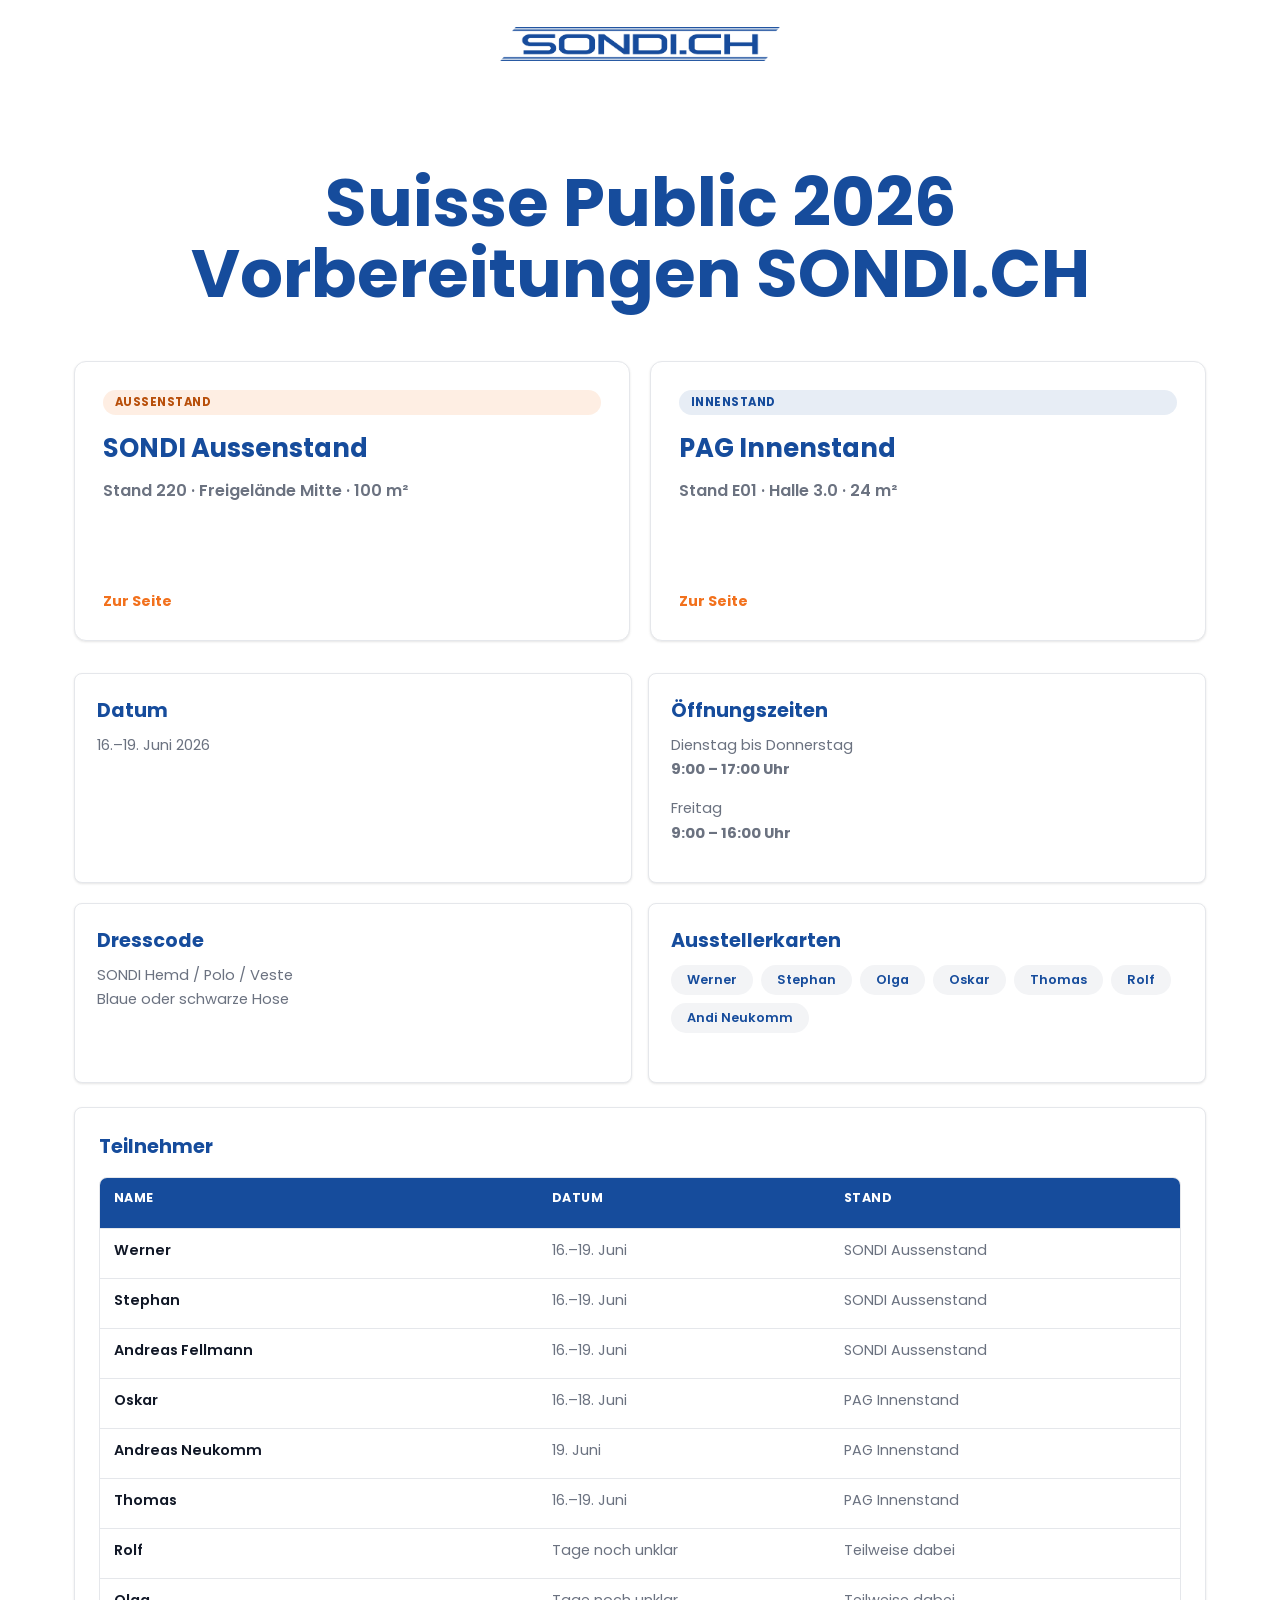
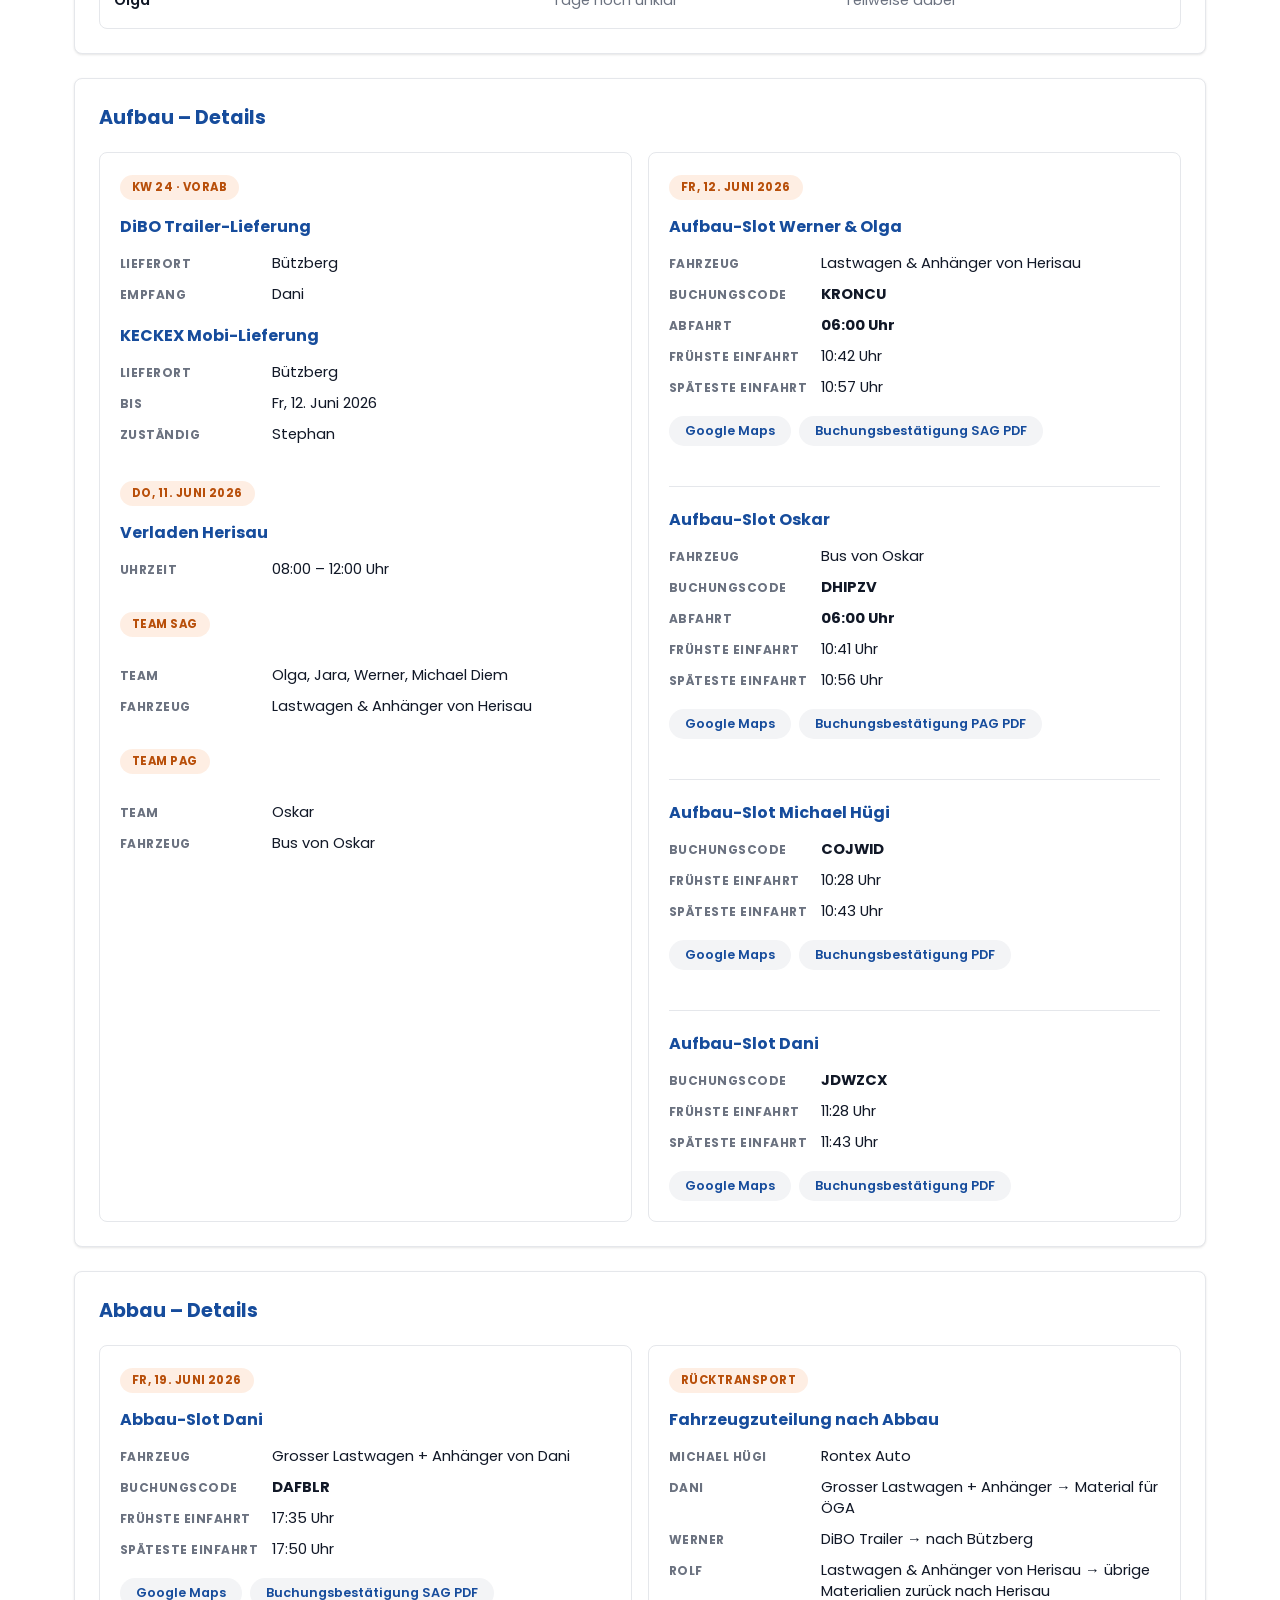
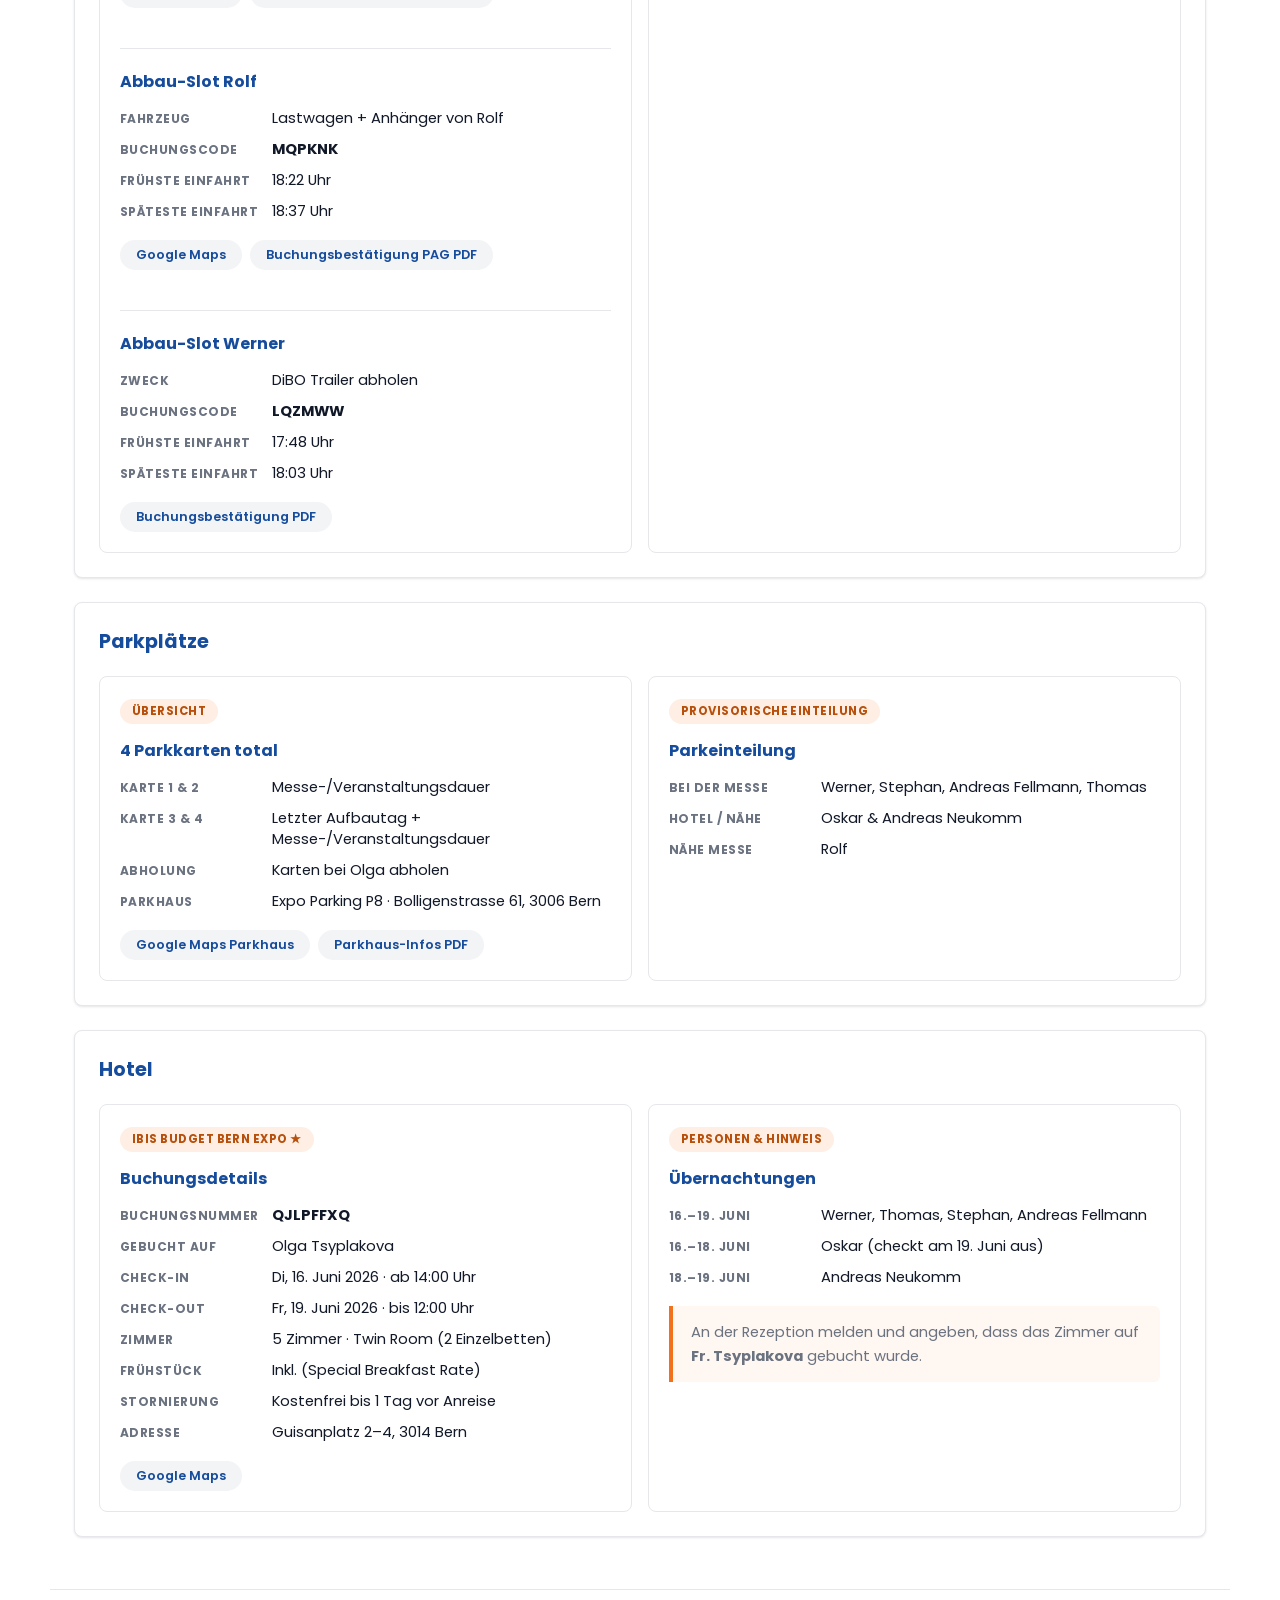
==== commit f753a61f: "Add files via upload" ====
--- a/index.html
+++ b/index.html
@@ -347,7 +347,7 @@
               </div>
               <div class="kv-row">
                 <span class="kv-key">Werner</span>
-                <span>DiBO Trailer → direkt zur ÖGA</span>
+                <span>DiBO Trailer → nach Bützberg</span>
               </div>
               <div class="kv-row">
                 <span class="kv-key">Rolf</span>
